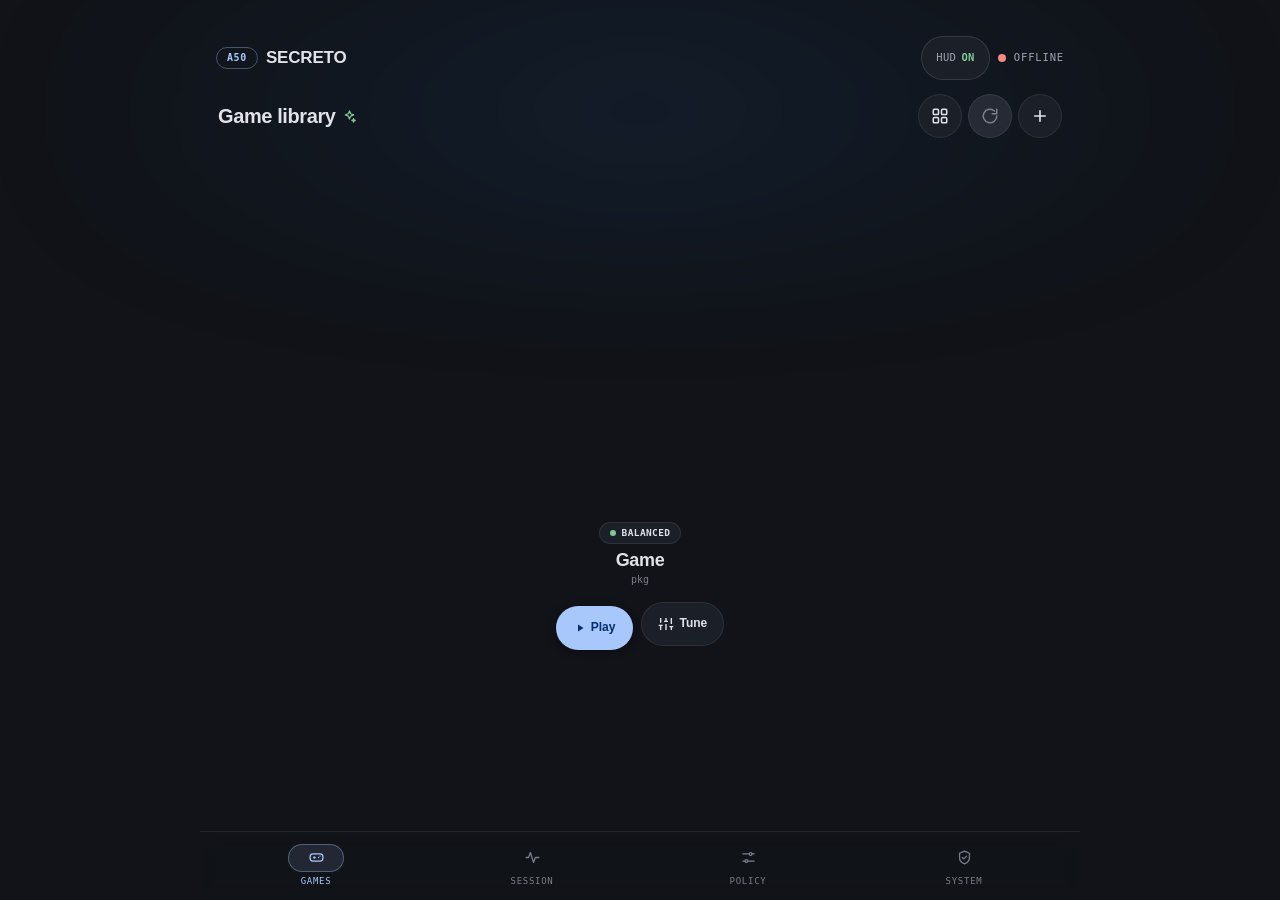
==== module-src/webroot/index.html @ 76e6368a "chore: HUD in-process dikeluarkan dari payload, tetap di repo sebagai eksperimen - module-src/zygisk" ====
<!DOCTYPE html>
<html lang="id">
<head>
  <meta charset="UTF-8">
  <meta name="viewport" content="width=device-width, initial-scale=1.0, viewport-fit=cover">
  <meta name="color-scheme" content="dark">
  <title>Secreto Space</title>
  <link rel="stylesheet" href="style.css?v=0.1.0-ui11">
</head>
<body>
  <div class="app-container">
    <h1 class="sr-only">Secreto Space Console</h1>

    <!-- Top Bar: identity + live link state -->
    <header class="hud-header">
      <div class="brand">
        <span class="brand-pill">A50</span>
        <span class="brand-title">SECRETO</span>
      </div>
      <div class="hud-status">
        <button id="btn-toggle-hud" class="btn-hud-pill" title="Toggle floating HUD">
          HUD <span id="hud-status-text">ON</span>
        </button>
        <span class="state-dot" id="state-dot"></span>
        <span class="state-label" id="state-label">IDLE</span>
      </div>
    </header>

    <div id="preview-banner" class="preview-banner hidden" role="status">PREVIEW DATA - NOT LIVE TELEMETRY</div>
    <div id="operation-status" class="operation-status hidden" role="status" aria-live="polite">
      <span class="operation-spinner" aria-hidden="true"></span>
      <div class="operation-copy"><strong>Working</strong><span>Preparing test…</span></div>
      <span class="operation-time">0s</span>
      <div class="operation-progress" aria-hidden="true"><i></i></div>
    </div>

    <main class="hud-main">
      <!-- ===================== 1. SESSION ===================== -->
      <section class="tab-panel" id="tab-session">

        <!-- Instrument cluster: identity + readouts + governor rail -->
        <div class="panel cluster">
          <div class="cluster-head">
            <div class="cluster-id">
              <span class="cluster-state">
                <span class="engine-pulsing-dot"></span>
                <span class="engine-badge-text">ENGINE ARMED</span>
              </span>
              <div class="hero-game-name" id="hero-game">Desktop / Standby</div>
            </div>
            <span class="hero-preset-tag" id="hero-preset-tag">BALANCED</span>
          </div>

          <div class="cluster-main">
            <div class="fps-block">
              <span class="instrument-label">Frame rate</span>
              <span class="fps-value" id="fps-live-label">0.0 FPS</span>
              <span class="fps-foot" id="fps-ft-label">-- ms frametime</span>
            </div>

            <div class="gauge-pair">
              <div class="radial-gauge-item">
                <div class="radial-svg-wrap">
                  <svg class="radial-svg" viewBox="0 0 100 100" aria-hidden="true">
                    <circle class="radial-bg" cx="50" cy="50" r="42"></circle>
                    <circle class="radial-fill radial-cpu" id="radial-cpu-fill" cx="50" cy="50" r="42"></circle>
                  </svg>
                  <div class="radial-gauge-center">
                    <span class="radial-val" id="hero-temp">--°</span>
                    <span class="radial-unit">CPU</span>
                  </div>
                </div>
                <span class="radial-sub-label">BIG CORE</span>
              </div>

              <div class="radial-gauge-item">
                <div class="radial-svg-wrap">
                  <svg class="radial-svg" viewBox="0 0 100 100" aria-hidden="true">
                    <circle class="radial-bg" cx="50" cy="50" r="42"></circle>
                    <circle class="radial-fill radial-gpu" id="radial-gpu-fill" cx="50" cy="50" r="42"></circle>
                  </svg>
                  <div class="radial-gauge-center">
                    <span class="radial-val" id="hero-gpu-clk">---</span>
                    <span class="radial-unit" id="hero-gpu-load-sub">0% load</span>
                  </div>
                </div>
                <span class="radial-sub-label">MALI-G72</span>
              </div>
            </div>
          </div>

          <div class="spec-rail">
            <div class="spec-cell" id="hero-cpu-chip">
              <span class="spec-label">CPU CLK</span>
              <span class="spec-value" id="hero-cpu-clk">---</span>
            </div>
            <div class="spec-cell">
              <span class="spec-label">STUTTER</span>
              <span class="spec-value" id="hero-stutter-gov">Stock</span>
            </div>
            <div class="spec-cell">
              <span class="spec-label">GOS</span>
              <span class="spec-value spec-value-status" id="hero-gos-chip"><strong id="hero-gos-val">CHECKING</strong></span>
            </div>
          </div>

        </div>

        <!-- Session: what Secreto is doing right now -->
        <section class="panel session-card" aria-labelledby="session-title">
          <div class="session-header">
            <div class="session-mini-cover" id="session-mini-cover"></div>
            <div class="session-header-text">
              <div class="session-header-top">
                <span class="session-status-dot" id="session-status-dot"></span>
                <span class="session-status-badge" id="session-badge">IDLE</span>
              </div>
              <h2 class="session-game-title" id="session-title">No active session</h2>
              <p class="session-timer" id="session-duration">Elapsed: 00:00:00</p>
            </div>
          </div>

          <div class="session-telemetry">
            <div class="session-tel-cell">
              <span class="session-tel-label">AVG FPS</span>
              <span class="session-tel-value" id="session-avg-fps">--</span>
            </div>
            <div class="session-tel-cell">
              <span class="session-tel-label">1% LOW</span>
              <span class="session-tel-value" id="session-p1">--</span>
            </div>
            <div class="session-tel-cell">
              <span class="session-tel-label">JANK</span>
              <span class="session-tel-value" id="session-jank">--</span>
            </div>
            <div class="session-tel-cell">
              <span class="session-tel-label">PEAK</span>
              <span class="session-tel-value" id="session-peak">--</span>
            </div>
          </div>

          <p class="session-note" id="session-last">No session recorded yet.</p>

          <div class="session-actions">
            <button class="hud-btn secondary" id="btn-session-wake">Wake apps</button>
            <button class="hud-btn danger" id="btn-session-end">End session &amp; restore</button>
          </div>
          <input type="hidden" id="session-slept" value="0">
        </section>

        <!-- Quick tools: 2x2 tactical tiles -->
        <section class="panel" aria-labelledby="quick-tools-title">
          <div class="panel-head">
            <h2 class="panel-title" id="quick-tools-title">Quick gaming tools</h2>
            <span class="panel-note">Runs straight on the daemon</span>
          </div>

          <div class="quick-dock-grid">
            <button class="quick-action-btn" id="btn-quick-bypass">
              <svg class="btn-icon" viewBox="0 0 24 24" fill="none" stroke="currentColor" stroke-width="1.8" stroke-linecap="round" stroke-linejoin="round" aria-hidden="true">
                <rect x="2" y="8" width="15" height="8" rx="2"/>
                <path d="M20 11v2"/>
                <path d="M6 11v2M10 11v2"/>
              </svg>
              <span class="btn-label" id="lbl-quick-bypass">BYPASS CHG</span>
            </button>

            <button class="quick-action-btn active" id="btn-quick-dnd">
              <svg class="btn-icon" viewBox="0 0 24 24" fill="none" stroke="currentColor" stroke-width="1.8" stroke-linecap="round" stroke-linejoin="round" aria-hidden="true">
                <path d="M18 8a6 6 0 1 0-12 0c0 7-3 8-3 8h18s-3-1-3-8"/>
                <path d="M13.7 21a2 2 0 0 1-3.4 0"/>
                <path d="M3 3l18 18"/>
              </svg>
              <span class="btn-label" id="lbl-quick-dnd">FOCUS DND</span>
            </button>

            <button class="quick-action-btn" id="btn-quick-gos-web">
              <svg class="btn-icon" viewBox="0 0 24 24" fill="none" stroke="currentColor" stroke-width="1.8" stroke-linecap="round" stroke-linejoin="round" aria-hidden="true">
                <path d="M12 3l7 3v6c0 4.5-3 7.6-7 9-4-1.4-7-4.5-7-9V6z"/>
              </svg>
              <span class="btn-label" id="lbl-quick-gos-web">GOS BYPASS</span>
            </button>
          </div>
        </section>

        <!-- Performance profile lives in the Policy tab -->

        <!-- Diagnostics stays collapsed so games stay in focus -->
        <details class="diagnostics">
          <summary>Telemetry &amp; diagnostics <span>Tap to expand</span></summary>
          <div class="diagnostics-body">

        <!-- Frame pacing -->
        <section class="panel" aria-labelledby="pacing-title">
          <div class="panel-head">
            <h2 class="panel-title" id="pacing-title">Frame pacing</h2>
            <span class="panel-note">Target 16.6 ms</span>
          </div>
          <canvas id="frametime-canvas" height="60" aria-label="Frametime chart, last 60 frames" role="img"></canvas>
        </section>

        <!-- Load + thermal -->
        <section class="panel" aria-labelledby="load-title">
          <div class="panel-head">
            <h2 class="panel-title" id="load-title">Load &amp; thermal</h2>
            <span class="panel-note">Exynos 9610</span>
          </div>

          <div class="load-row">
            <span class="load-label">GPU LOAD</span>
            <span class="load-value" id="gpu-busy-text">0%</span>
          </div>
          <div class="progress-bar">
            <div class="progress-fill" id="gpu-busy-fill" style="width: 0%"></div>
          </div>
          <div class="load-foot" id="gpu-min-text">Min: 260 MHz</div>

          <div class="temp-chips">
            <div class="chip"><span class="chip-key">LITTLE</span><strong id="temp-little">--°</strong></div>
            <div class="chip"><span class="chip-key">GPU</span><strong id="temp-gpu">--°</strong></div>
          </div>
        </section>

        <!-- Power -->
        <section class="panel" aria-labelledby="battery-title">
          <div class="panel-head">
            <h2 class="panel-title" id="battery-title">Power</h2>
            <span class="battery-status-badge" id="batt-status-badge">Discharging</span>
          </div>
          <div class="battery-grid">
            <div class="battery-col">
              <span class="battery-meta-label">CAPACITY</span>
              <span class="battery-meta-val"><strong id="batt-capacity">--%</strong></span>
            </div>
            <div class="battery-col">
              <span class="battery-meta-label">CURRENT</span>
              <span class="battery-meta-val" id="batt-current">-- mA</span>
            </div>
            <div class="battery-col">
              <span class="battery-meta-label">VOLTAGE</span>
              <span class="battery-meta-val" id="batt-voltage">-- V</span>
            </div>
            <div class="battery-col">
              <span class="battery-meta-label">TEMP</span>
              <span class="battery-meta-val" id="batt-temp">--°C</span>
            </div>
            <div class="battery-col">
              <span class="battery-meta-label">POWER</span>
              <span class="battery-meta-val highlight" id="batt-power">-- W</span>
            </div>
          </div>
        </section>
      </div>
    </details>

      </section>

      <!-- ===================== 2. GAMES ===================== -->
      <section class="tab-panel active" id="tab-games">
        <div class="section-header">
          <h2>
            Game library
            <span class="auto-badge" title="Games detected automatically">
              <svg viewBox="0 0 24 24" fill="none" stroke="currentColor" stroke-width="2" stroke-linecap="round" stroke-linejoin="round" aria-hidden="true">
                <path d="M12 3l1.9 4.6L18.5 9.5 13.9 11.4 12 16l-1.9-4.6L5.5 9.5l4.6-1.9z"/>
                <path d="M18.5 15.5l.8 1.9 1.9.8-1.9.8-.8 1.9-.8-1.9-1.9-.8 1.9-.8z"/>
              </svg>
            </span>
          </h2>
          <div class="games-actions-row">
            <button id="btn-view-toggle" class="btn btn-icon-only" title="Switch view" aria-label="Switch view mode" type="button"></button>
            <button id="btn-scan-games" class="btn btn-icon-only" title="Rescan installed games" aria-label="Refresh games" type="button">
              <svg viewBox="0 0 24 24" fill="none" stroke="currentColor" stroke-width="2" stroke-linecap="round" stroke-linejoin="round" aria-hidden="true">
                <path d="M21 12a9 9 0 1 1-3-6.7"/><path d="M21 3v6h-6"/>
              </svg>
            </button>
            <button id="btn-toggle-add-drawer" class="btn btn-icon-only" title="Add custom game" aria-label="Add custom game" type="button">
              <svg viewBox="0 0 24 24" fill="none" stroke="currentColor" stroke-width="2.2" stroke-linecap="round" aria-hidden="true">
                <path d="M12 5v14M5 12h14"/>
              </svg>
            </button>
          </div>
        </div>

        <!-- Add Game Modal -->
        <div id="add-game-modal" class="modal-backdrop hidden">
          <div class="modal-sheet">
            <div class="modal-handle"></div>
            <div class="drawer-head">
              <span class="drawer-title">Add game</span>
              <button id="btn-cancel-add-game" class="btn-icon-only" aria-label="Close">✕</button>
            </div>
            <select id="installed-apps-select" class="hud-select" aria-label="Select installed app">
              <option value="">Select installed app</option>
            </select>
            <input type="text" id="custom-pkg-input" class="hud-input" placeholder="Or enter package name (e.g. com.mobile.legends)" aria-label="Package name">
            <button id="btn-submit-add-game" class="btn btn-primary btn-block">Add game</button>
          </div>
        </div>

        <div id="games-list-view">
          <!-- Carousel mode -->
          <div id="games-carousel-view" class="games-carousel-view hidden">
            <div class="carousel-stage" id="carousel-stage"></div>
            <div class="carousel-dots" id="carousel-dots"></div>
            <div class="carousel-hero" id="carousel-hero">
              <div class="carousel-hero-meta">
                <span class="carousel-hero-dot"></span>
                <span id="carousel-hero-preset" class="carousel-hero-preset">BALANCED</span>
              </div>
              <h2 class="carousel-hero-title" id="carousel-hero-title">Game</h2>
              <p class="carousel-hero-sub" id="carousel-hero-sub">pkg</p>
              <div class="carousel-hero-actions">
                <button class="game-play-btn carousel-hero-play" id="carousel-hero-play">
                  <svg viewBox="0 0 24 24" aria-hidden="true"><path d="M8 5v14l11-7z"/></svg>
                  <span>Play</span>
                </button>
                <button class="carousel-hero-tune" id="carousel-hero-tune">
                  <svg viewBox="0 0 24 24" fill="none" stroke="currentColor" stroke-width="2.1" aria-hidden="true">
                    <path d="M4 21v-7M4 10V3M12 21v-9M12 8V3M20 21v-5M20 12V3M1 14h6M9 8h6M17 16h6"/>
                  </svg>
                  <span>Tune</span>
                </button>
              </div>
            </div>
          </div>
          <!-- Grid mode -->
          <div class="games-list" id="games-container">
            <div class="empty-state">Loading game list...</div>
          </div>
        </div>

        <div id="game-detail-view" class="hidden game-detail">
          <button id="btn-close-game-detail" class="btn btn-secondary game-detail-back">Back to library</button>

          <div class="surface-card game-detail-hero">
            <div id="detail-game-icon" class="game-detail-icon">G</div>
            <div class="game-detail-identity">
              <div id="detail-game-name" class="game-detail-name">Game</div>
              <div id="detail-game-pkg" class="game-detail-pkg">pkg</div>
            </div>
          </div>

          <div class="surface-card game-detail-card">
            <div class="game-detail-label">Per-game preset</div>
            <div class="game-detail-presets">
              <button class="btn btn-secondary detail-preset" data-preset="battery">Eco</button>
              <button class="btn btn-secondary detail-preset" data-preset="balanced">Balanced</button>
              <button class="btn btn-secondary detail-preset" data-preset="performance">Performance</button>
              <button class="btn btn-secondary detail-preset" data-preset="esports">Esports</button>
            </div>
          </div>

          <div class="game-detail-bbr surface-card">
            <div>
              <div class="game-detail-bbr-title">TCP BBR</div>
              <div id="bbr-status-desc" class="game-detail-bbr-desc">Off</div>
            </div>
            <button id="btn-detail-bbr" class="btn btn-secondary">Toggle</button>
          </div>

          <div class="surface-card game-detail-card">
            <button id="btn-toggle-reports" class="detail-collapse-head" type="button" aria-expanded="false" aria-controls="detail-reports-body">
              <span class="game-detail-label">Session reports</span>
              <span class="detail-collapse-meta">
                <span id="detail-report-count" class="detail-collapse-count"></span>
                <svg class="detail-collapse-chevron" viewBox="0 0 24 24" aria-hidden="true"><path d="M6 9.5l6 6 6-6"/></svg>
              </span>
            </button>
            <div id="detail-reports-body" class="detail-collapse-body">
              <div id="detail-reports" class="report-list">
                <div class="report-empty">No sessions recorded yet.</div>
              </div>
              <div id="detail-advice" class="report-advice hidden"></div>
            </div>
          </div>

          <div class="surface-card game-detail-card">
            <div class="game-detail-label">Render scale <span class="badge">EXPERIMENTAL</span></div>
            <div class="scale-segmented" id="detail-scale-group">
              <button class="btn btn-secondary detail-scale active" data-scale="native">Native</button>
              <button class="btn btn-secondary detail-scale" data-scale="900p">900p</button>
              <button class="btn btn-secondary detail-scale" data-scale="720p">720p</button>
            </div>
            <div class="scale-note" id="detail-scale-note">Applies only while this game is running, and is always reset on exit or reboot.</div>
          </div>

          <button id="btn-detail-launch" class="btn btn-primary game-detail-launch">Apply profile</button>
          <button id="btn-detail-remove" class="btn btn-secondary game-detail-remove">Remove from library</button>
        </div>
      </section>

      <!-- ===================== 3. POLICY ===================== -->
      <section class="tab-panel" id="tab-policy">
        <div class="section-header">
          <h2>Policy</h2>
          <span class="sub-hint">Presets, background apps, network and BBR</span>
        </div>

        <!-- Performance profile -->
        <section class="panel" aria-labelledby="preset-title">
          <div class="panel-head">
            <h2 class="panel-title" id="preset-title">Performance profile</h2>
            <span class="panel-note">Governor &amp; clock tuning</span>
          </div>
          <div class="preset-segmented-control" role="group" aria-label="Choose a performance profile">
            <button class="preset-segment-btn" data-preset="BATTERY">ECO</button>
            <button class="preset-segment-btn" data-preset="BALANCED">BAL</button>
            <button class="preset-segment-btn" data-preset="PERFORMANCE">PERF</button>
            <button class="preset-segment-btn active" data-preset="ESPORTS">ESPORTS</button>
          </div>
          <p id="preset-idle-hint" class="preset-idle-hint hidden">Select a game first to change its preset.</p>
        </section>

        <!-- Background apps -->
        <section class="panel" aria-labelledby="sleep-title">
          <div class="panel-head">
            <h2 class="panel-title" id="sleep-title">Background apps</h2>
            <span class="badge" id="sleep-badge">ON</span>
          </div>
          <p class="panel-note block">Sleeps user apps while a game session runs. Games, launchers, keyboards, the phone app and your whitelist stay awake. Every app is restored when the session ends.</p>
          <div class="setting-row">
            <div>
              <div class="setting-title">Sleep during sessions</div>
              <div class="setting-desc" id="sleep-desc">Checking installed apps</div>
            </div>
            <button class="hud-btn secondary" id="btn-sleep-toggle">ON</button>
          </div>
          <label class="setting-title" for="sleep-whitelist-input">Whitelist (comma separated)</label>
          <textarea id="sleep-whitelist-input" class="hud-input sleep-whitelist" rows="2" placeholder="com.whatsapp,com.discord"></textarea>
          <button class="hud-btn secondary full-w" id="btn-sleep-save">Save whitelist</button>
        </section>

        <div class="policy-subhead">Network</div>

        <div class="target-chips-row">
          <button class="target-chip active" id="chip-gw" data-target="gw">
            <span class="chip-dot"></span>
            <span class="chip-name">GATEWAY</span>
            <span class="chip-val" id="chip-gw-val">--</span>
          </button>
          <button class="target-chip" id="chip-cf" data-target="1.1.1.1">
            <span class="chip-dot"></span>
            <span class="chip-name">CLOUDFLARE</span>
            <span class="chip-val" id="chip-cf-val">--</span>
          </button>
          <button class="target-chip" id="chip-gg" data-target="8.8.8.8">
            <span class="chip-dot"></span>
            <span class="chip-name">GOOGLE</span>
            <span class="chip-val" id="chip-gg-val">--</span>
          </button>
          <button class="target-chip" id="chip-custom" data-target="custom">
            <span class="chip-dot"></span>
            <span class="chip-name">CUSTOM</span>
            <span class="chip-val" id="chip-custom-val">--</span>
          </button>
        </div>

        <div class="custom-target-box hidden" id="custom-target-box">
          <input type="text" id="custom-target-input" class="custom-host-input" placeholder="1.0.0.1 or sg.game.server.com" aria-label="Custom host">
          <button class="hud-btn primary" id="btn-set-custom-target">Probe</button>
        </div>

        <section class="panel" aria-labelledby="multiping-title">
          <div class="panel-head">
            <h2 class="panel-title" id="multiping-title">Multi-target ping</h2>
            <button class="hud-btn outline" id="btn-multi-ping">Test all</button>
          </div>
          <div class="multi-ping-list" id="multi-ping-list">
            <button class="multi-ping-row active" data-target="gateway">
              <span class="mp-name">GATEWAY</span>
              <span class="mp-host" id="mp-gw-host">--</span>
              <span class="mp-val" id="mp-gw-val">--</span>
              <span class="mp-sub" id="mp-gw-sub"></span>
            </button>
            <button class="multi-ping-row" data-target="1.1.1.1">
              <span class="mp-name">CLOUDFLARE</span>
              <span class="mp-host" id="mp-cf-host">1.1.1.1</span>
              <span class="mp-val" id="mp-cf-val">--</span>
              <span class="mp-sub" id="mp-cf-sub"></span>
            </button>
            <button class="multi-ping-row" data-target="8.8.8.8">
              <span class="mp-name">GOOGLE</span>
              <span class="mp-host" id="mp-gg-host">8.8.8.8</span>
              <span class="mp-val" id="mp-gg-val">--</span>
              <span class="mp-sub" id="mp-gg-sub"></span>
            </button>
            <button class="multi-ping-row" data-target="custom">
              <span class="mp-name">CUSTOM</span>
              <span class="mp-host" id="mp-custom-host">not set</span>
              <span class="mp-val" id="mp-custom-val">--</span>
              <span class="mp-sub" id="mp-custom-sub"></span>
            </button>
          </div>
        </section>

        <section class="panel net-stat-card" aria-labelledby="probe-title">
          <div class="net-header-row">
            <div>
              <span class="meta-label">Target / iface</span>
              <div class="meta-val"><span id="net-target-display">1.1.1.1</span> · <span id="net-iface">wlan0</span> · <span id="net-cc-text" class="meta-cc">--</span></div>
            </div>
            <div class="align-right">
              <span class="meta-label">Status</span>
              <div class="meta-val"><span class="badge active" id="net-health-badge">STABLE</span></div>
            </div>
          </div>

          <div class="net-ping-display">
            <div class="ping-circle" id="ping-circle-el">
              <span class="ping-num" id="net-ping-val">--</span>
              <span class="ping-unit">ms RTT</span>
            </div>
            <div class="ping-graph-wrapper">
              <div class="canvas-header">
                <span class="meta-label">Ping timeline</span>
                <span class="meta-label" id="net-live-jitter">Jitter: -- ms</span>
              </div>
              <canvas id="net-ping-canvas" class="net-ping-canvas" height="60" aria-label="Ping chart, last 30 probes" role="img"></canvas>
            </div>
          </div>

          <div class="net-metrics-grid">
            <div class="net-metric-item"><span class="metric-label">MIN</span><strong class="metric-val" id="stat-min">-- ms</strong></div>
            <div class="net-metric-item"><span class="metric-label">AVG</span><strong class="metric-val" id="stat-avg">-- ms</strong></div>
            <div class="net-metric-item"><span class="metric-label">MAX</span><strong class="metric-val" id="stat-max">-- ms</strong></div>
            <div class="net-metric-item"><span class="metric-label">JITTER</span><strong class="metric-val highlight" id="stat-jitter">-- ms</strong></div>
            <div class="net-metric-item"><span class="metric-label">P50</span><strong class="metric-val" id="stat-p50">-- ms</strong></div>
            <div class="net-metric-item"><span class="metric-label">P95</span><strong class="metric-val" id="stat-p95">-- ms</strong></div>
            <div class="net-metric-item"><span class="metric-label">P99</span><strong class="metric-val" id="stat-p99">-- ms</strong></div>
            <div class="net-metric-item"><span class="metric-label">LOSS</span><strong class="metric-val" id="stat-loss">0%</strong></div>
          </div>
        </section>

        <section class="panel">
          <div class="net-controls">
            <div class="btn-group">
              <button class="hud-btn secondary" id="btn-net-stock">Stock (Westwood)</button>
              <button class="hud-btn primary" id="btn-net-bbr">Enable BBR</button>
            </div>
            <button class="hud-btn outline full-w" id="btn-quick-ping">Quick probe (3 packets)</button>
          </div>
        </section>

        <section class="panel" aria-labelledby="bb-title">
          <div class="panel-head">
            <h2 class="panel-title" id="bb-title">Bufferbloat</h2>
            <span class="badge" id="bufferbloat-badge">READY</span>
          </div>
          <p class="panel-note block">Latency on an idle link versus a loaded link.</p>
          <div class="bufferbloat-grid">
            <div class="bb-col">
              <span class="bb-label">Unloaded</span>
              <span class="bb-val" id="bb-unloaded-val">-- ms</span>
            </div>
            <div class="bb-col">
              <span class="bb-label">Loaded</span>
              <span class="bb-val" id="bb-loaded-val">-- ms</span>
            </div>
            <div class="bb-col">
              <span class="bb-label">Delta</span>
              <span class="bb-val highlight" id="bb-delta-val">-- ms</span>
            </div>
            <div class="bb-col">
              <span class="bb-label">Grade</span>
              <span class="bb-val grade" id="bb-grade-val">--</span>
            </div>
          </div>
          <button class="hud-btn secondary full-w" id="btn-run-bufferbloat">Run bufferbloat test</button>
        </section>
      </section>

      <!-- ===================== 4. SYSTEM ===================== -->
      <section class="tab-panel" id="tab-system">
        <div class="section-header">
          <h2>System</h2>
          <span class="sub-hint">Capabilities, thermal guard and rollback</span>
        </div>

        <section class="panel" aria-labelledby="probe-title">
          <div class="panel-head">
            <h2 class="panel-title" id="probe-title">Capability probe</h2>
            <span class="badge" id="probe-badge">CHECKING</span>
          </div>
          <p class="panel-note block">What this ROM actually supports. Features that are missing are hidden, not faked.</p>
          <div class="probe-grid">
            <div class="probe-row"><span>Device</span><strong id="probe-device">--</strong></div>
            <div class="probe-row"><span>Android</span><strong id="probe-android">--</strong></div>
            <div class="probe-row"><span>ROM</span><strong id="probe-rom">--</strong></div>
            <div class="probe-row"><span>Samsung GOS</span><strong id="probe-gos">--</strong></div>
            <div class="probe-row"><span>Sleep primitive</span><strong id="probe-freeze">--</strong></div>
            <div class="probe-row"><span>Render scale</span><strong id="probe-render">--</strong></div>
            <div class="probe-row"><span>cpuset</span><strong id="probe-cpuset">--</strong></div>
            <div class="probe-row"><span>Root</span><strong id="probe-root">--</strong></div>
            <div class="probe-row"><span>SELinux</span><strong id="probe-selinux">--</strong></div>
          </div>
        </section>

        <section class="panel" aria-labelledby="thermal-title">
          <div class="panel-head">
            <h2 class="panel-title" id="thermal-title">Thermal guard</h2>
          </div>
          <div class="setting-row">
            <div>
              <div class="setting-title">Warning stage</div>
              <div class="setting-desc">Drops GPU clock to 385 MHz when the SoC hits 87°C</div>
            </div>
            <span class="badge active">87°C</span>
          </div>
          <div class="setting-row">
            <div>
              <div class="setting-title">Critical stage</div>
              <div class="setting-desc">Full stock rollback when the SoC hits 92°C</div>
            </div>
            <span class="badge danger">92°C</span>
          </div>
          <div class="setting-row">
            <div>
              <div class="setting-title">Hysteresis</div>
              <div class="setting-desc">Boost re-engages at 82°C, full restore exits at 80°C</div>
            </div>
            <span class="badge">ACTIVE</span>
          </div>
        </section>

        <section class="panel" aria-labelledby="gos-title">
          <div class="panel-head">
            <h2 class="panel-title" id="gos-title">Samsung GOS</h2>
            <span class="badge" id="gos-badge">CHECKING</span>
          </div>
          <p class="panel-note block">Stops aggressive thermal throttling and GPU downclocking from Samsung Game Optimizing Service.</p>
          <div class="btn-group">
            <button class="hud-btn danger" id="btn-gos-disable">Disable GOS</button>
            <button class="hud-btn secondary" id="btn-gos-restore">Restore GOS</button>
          </div>
          <div id="gos-status" class="status-line">Status: checking for GOS package</div>
        </section>

        <section class="panel" aria-labelledby="ksu-title">
          <div class="panel-head">
            <h2 class="panel-title" id="ksu-title">KernelSU access</h2>
            <span class="badge" id="ksu-badge">UNREGISTERED</span>
          </div>
          <p class="panel-note block">Daftarkan app ke KernelSU: tekan sekali, lalu izinkan dialog "Superuser request" untuk com.secreto.space. Setelah diizinkan, app muncul di daftar Superuser KernelSU dengan akses root.</p>
          <div class="btn-group">
            <button class="hud-btn secondary" id="btn-ksu-root">Request root access</button>
          </div>
          <div id="ksu-status" class="status-line">Status: belum dicek (tekan tombol untuk meminta akses)</div>
        </section>

        <section class="panel">
          <div class="panel-head">
            <h2 class="panel-title">Emergency restore</h2>
          </div>
          <p class="panel-note block">Returns GPU, CPU and network parameters to factory stock.</p>
          <button class="hud-btn danger full-w" id="btn-emergency-restore">Restore all stock</button>
        </section>

        <section class="panel daemon-meta-card">
          <div class="meta-row"><span>Daemon</span><span>secretod v0.1.0 (Rust) <span id="daemon-status" class="badge">CHECKING</span></span></div>
          <div class="meta-row"><span>Uptime</span><span id="daemon-uptime">0s</span></div>
          <div class="meta-row"><span>Stock snapshot</span><span id="snapshot-status">SAVED</span></div>
        </section>

        <details class="panel attribution-card">
          <summary>Open source &amp; community credits</summary>
          <p class="panel-note block">Low-overhead architecture patterns Secreto Space borrows from:</p>
          <div class="credit-list">
            <div class="credit-item">
              <strong>shadow3aaa/fas-rs</strong>
              <span class="credit-badge">GPL-3.0</span>
              <div class="credit-desc">Frame-aware scheduling, daemon Rust, frame timing SurfaceFlinger non-blocking.</div>
            </div>
            <div class="credit-item">
              <strong>Scene 6 / 7 (YuKongA)</strong>
              <span class="credit-badge">CoolApk</span>
              <div class="credit-desc">Compact telemetry layout, multi-game profiles, Exynos hardware monitoring.</div>
            </div>
            <div class="credit-item">
              <strong>revws/ror</strong>
              <span class="credit-badge">Apache-2.0</span>
              <div class="credit-desc">Bubble WindowManager floating, retractable drawer, single-window lifecycle.</div>
            </div>
            <div class="credit-item">
              <strong>MaheshSharan/FrameX-Android</strong>
              <span class="credit-badge">MIT</span>
              <div class="credit-desc">Safety snapshot, auto stock restore on game exit, capability detection.</div>
            </div>
            <div class="credit-item">
              <strong>rdevz-ph/FPS-Meter-Android</strong>
              <span class="credit-badge">MIT</span>
              <div class="credit-desc">Compact draggable telemetry pill with edge snap.</div>
            </div>
            <div class="credit-item">
              <strong>Liliya2727/AZenith</strong>
              <span class="credit-badge">Apache-2.0</span>
              <div class="credit-desc">Landscape Game Space layout, in-game sidepanel, quick presets, safety status.</div>
            </div>
            <div class="credit-item">
              <strong>AxionAOSP / DerpFest GameSpace</strong>
              <span class="credit-badge">Apache-2.0</span>
              <div class="credit-desc">Game library, per-game profile, launch hygiene, safety settings.</div>
            </div>
            <div class="credit-item">
              <strong>yuroyami/PINGY &amp; cloudflare/bbperf</strong>
              <span class="credit-badge">AGPL / MIT</span>
              <div class="credit-desc">Jitter RFC 3550, percentile P50/P95/P99, grading bufferbloat.</div>
            </div>
            <div class="credit-item">
              <strong>kanaodnd/Stellar-Tweaks</strong>
              <span class="credit-badge">Apache-2.0</span>
              <div class="credit-desc">Daemon modular, TaskStackListener event-driven, state cache.</div>
            </div>
            <div class="credit-item">
              <strong>Aibeto/ChiRiScene</strong>
              <span class="credit-badge">GPL-3.0</span>
              <div class="credit-desc">Frame-aware scheduling and CLG load governor concepts (reference).</div>
            </div>
            <div class="credit-item">
              <strong>imacte/yumi</strong>
              <span class="credit-badge">GPL-3.0</span>
              <div class="credit-desc">Dual-thread monitor+scheduler, probe eBPF sched_switch (reference).</div>
            </div>
            <div class="credit-item">
              <strong>Dreamucxe/GameCore</strong>
              <span class="credit-badge">MIT</span>
              <div class="credit-desc">"Readings not theatre", edge-snap, thermal dot, per-game profile.</div>
            </div>
            <div class="credit-item">
              <strong>Muimex11</strong>
              <span class="credit-badge">Community</span>
              <div class="credit-desc">Panel Samsung: GOS disable/restore, RAM Plus off, Max Boost.</div>
            </div>
            <div class="credit-item">
              <strong>hotsuper901/dlss5android (MSJ GFX)</strong>
              <span class="credit-badge">MIT</span>
              <div class="credit-desc">Detection honesty, thread safety, preset per-game.</div>
            </div>
            <div class="credit-item">
              <strong>FreshROMs/exynos9610_mint</strong>
              <span class="credit-badge">GPL-2.0</span>
              <div class="credit-desc">Exynos 9610 kernel and A50 sysfs path references.</div>
            </div>
            <div class="credit-item">
              <strong>NetizenNemo/Aether_OptExt &amp; cinitdev/AppOpt</strong>
              <span class="credit-badge">GPL-3.0</span>
              <div class="credit-desc">Rust thread affinity, eBPF tracepoint, CPU core binding (reference).</div>
            </div>
          </div>
        </details>
      </section>
    </main>

    <nav class="hud-nav" aria-label="Main navigation">
      <button class="nav-tab active" data-tab="tab-games">
        <span class="nav-indicator">
          <svg class="nav-icon" viewBox="0 0 24 24" fill="none" stroke="currentColor" stroke-width="1.8" stroke-linecap="round" stroke-linejoin="round" aria-hidden="true">
            <rect x="3" y="7" width="18" height="10" rx="4"/>
            <path d="M8 12h2M9 11v2M15 12h.01M17 10h.01"/>
          </svg>
        </span>
        <span class="nav-label">GAMES</span>
      </button>
      <button class="nav-tab" data-tab="tab-session">
        <span class="nav-indicator">
          <svg class="nav-icon" viewBox="0 0 24 24" fill="none" stroke="currentColor" stroke-width="1.8" stroke-linecap="round" stroke-linejoin="round" aria-hidden="true">
            <path d="M3 12h3.5l2.5-7 4.5 14 2.5-7H21"/>
          </svg>
        </span>
        <span class="nav-label">SESSION</span>
      </button>
      <button class="nav-tab" data-tab="tab-policy">
        <span class="nav-indicator">
          <svg class="nav-icon" viewBox="0 0 24 24" fill="none" stroke="currentColor" stroke-width="1.8" stroke-linecap="round" stroke-linejoin="round" aria-hidden="true">
            <path d="M4 7h9M17 7h3M4 17h3M11 17h9"/>
            <circle cx="15" cy="7" r="2"/>
            <circle cx="9" cy="17" r="2"/>
          </svg>
        </span>
        <span class="nav-label">POLICY</span>
      </button>
      <button class="nav-tab" data-tab="tab-system">
        <span class="nav-indicator">
          <svg class="nav-icon" viewBox="0 0 24 24" fill="none" stroke="currentColor" stroke-width="1.8" stroke-linecap="round" stroke-linejoin="round" aria-hidden="true">
            <path d="M12 3l7 3v6c0 4.5-3 7.6-7 9-4-1.4-7-4.5-7-9V6z"/>
            <path d="M9 12l2 2 4-4"/>
          </svg>
        </span>
        <span class="nav-label">SYSTEM</span>
      </button>
    </nav>
  </div>

  <div id="toast" class="toast hidden"></div>

  <script src="app.js?v=0.1.0-ui11"></script>
</body>
</html>
---- module-src/webroot/style.css ----
/* =================================================================
   Secreto Space Console - Material You dark
   Palette adapted from Pixel OS Game Space reference.
   No external fonts or CDNs: all font stacks fall back to system.
   ================================================================= */

:root {
  --bg-base: #111318;
  --bg-surface: #1B1F27;
  --bg-raised: #252A34;
  --bg-inset: #0F1217;

  --line: rgba(255, 255, 255, 0.08);
  --line-strong: rgba(255, 255, 255, 0.12);

  --text: #E2E2E9;
  --text-mid: #9EA3B0;
  --text-dim: #7A7F8B;
  --text-sub: #8B909E;

  --accent: #A8C7FA;
  --accent-ink: #062E6F;
  --accent-soft: rgba(168, 199, 250, 0.12);
  --accent-line: rgba(168, 199, 250, 0.35);

  --ok: #81C995;
  --ok-soft: rgba(129, 201, 149, 0.12);
  --warn: #FFB95E;
  --warn-soft: rgba(255, 185, 94, 0.12);
  --bad: #F28B82;
  --bad-soft: rgba(242, 139, 130, 0.12);

  --font-main: 'Inter', -apple-system, BlinkMacSystemFont, "Segoe UI", Roboto, "Helvetica Neue", Arial, sans-serif;
  --font-mono: 'JetBrains Mono', "SF Mono", "Roboto Mono", "DejaVu Sans Mono", Consolas, monospace;

  --radius-xl: 28px;
  --radius-lg: 24px;
  --radius-md: 16px;
  --radius-sm: 10px;
  --radius-pill: 9999px;

  --ease-emph: cubic-bezier(0.2, 0.0, 0.0, 1.0);
  --ease-spring: cubic-bezier(0.22, 1, 0.36, 1);

  --tap: 44px;
  --safe-top: 30px;
  --safe-bottom: 88px;
}

:root[data-profile="battery"] {
  --accent: #81C995;
  --accent-ink: #0D2E1A;
  --accent-soft: rgba(129, 201, 149, 0.12);
  --accent-line: rgba(129, 201, 149, 0.35);
}
:root[data-profile="balanced"] {
  --accent: #A8C7FA;
  --accent-ink: #062E6F;
  --accent-soft: rgba(168, 199, 250, 0.12);
  --accent-line: rgba(168, 199, 250, 0.35);
}
:root[data-profile="performance"] {
  --accent: #FFB95E;
  --accent-ink: #2A1A00;
  --accent-soft: rgba(255, 185, 94, 0.12);
  --accent-line: rgba(255, 185, 94, 0.35);
}
:root[data-profile="esports"] {
  --accent: #C6FF00;
  --accent-ink: #1A1F00;
  --accent-soft: rgba(198, 255, 0, 0.10);
  --accent-line: rgba(198, 255, 0, 0.30);
}

* {
  box-sizing: border-box;
  margin: 0;
  padding: 0;
  -webkit-tap-highlight-color: transparent;
}

html {
  -webkit-text-size-adjust: 100%;
}

body {
  background: var(--bg-base);
  color: var(--text);
  font-family: var(--font-main);
  font-size: 15px;
  line-height: 1.45;
  min-height: 100vh;
  min-height: 100dvh;
  overflow-x: hidden;
}

button,
input,
select {
  font: inherit;
  color: inherit;
}

button {
  cursor: pointer;
  border: 0;
  background: none;
  text-align: inherit;
}

button:disabled,
[aria-disabled="true"] {
  cursor: not-allowed;
  opacity: 0.55;
}

:focus-visible {
  outline: 2px solid var(--accent);
  outline-offset: 2px;
}

.sr-only {
  position: absolute;
  width: 1px;
  height: 1px;
  padding: 0;
  margin: -1px;
  overflow: hidden;
  clip: rect(0 0 0 0);
  white-space: nowrap;
  border: 0;
}

.hidden {
  display: none !important;
}

/* ---------------------------------------------------------------- shell */

.app-container {
  width: 100%;
  max-width: 540px;
  margin: 0 auto;
  display: flex;
  flex-direction: column;
  min-height: 100vh;
  min-height: 100dvh;
  padding-top: max(var(--safe-top), env(safe-area-inset-top));
}

.hud-header {
  display: flex;
  align-items: center;
  justify-content: space-between;
  gap: 12px;
  padding: 6px 16px 12px;
}

.brand {
  display: flex;
  align-items: center;
  gap: 8px;
  min-width: 0;
}

.brand-pill {
  font-family: var(--font-mono);
  font-size: 10px;
  font-weight: 700;
  letter-spacing: 0.06em;
  color: var(--accent);
  border: 1px solid var(--accent-line);
  border-radius: var(--radius-pill);
  padding: 3px 10px;
  line-height: 1.4;
}

.brand-title {
  font-size: 17px;
  font-weight: 700;
  letter-spacing: -0.01em;
  color: var(--text);
  white-space: nowrap;
}

.hud-status {
  display: flex;
  align-items: center;
  gap: 8px;
}

.btn-hud-pill {
  display: inline-flex;
  align-items: center;
  gap: 5px;
  min-height: var(--tap);
  padding: 0 14px;
  border: 1px solid var(--line-strong);
  border-radius: var(--radius-pill);
  background: var(--bg-surface);
  color: var(--text-mid);
  font-family: var(--font-mono);
  font-size: 10.5px;
  letter-spacing: 0.04em;
  transition: all 0.18s var(--ease-emph);
}

.btn-hud-pill span {
  color: var(--ok);
  font-weight: 700;
}

.state-dot {
  width: 8px;
  height: 8px;
  border-radius: 50%;
  background: var(--text-dim);
  flex: none;
}

.state-dot.active { background: var(--ok); }
.state-dot.warn { background: var(--warn); }
.state-dot.crit { background: var(--bad); }

.state-label {
  font-family: var(--font-mono);
  font-size: 10.5px;
  letter-spacing: 0.08em;
  color: var(--text-mid);
}

.hud-main {
  flex: 1;
  padding: 0 16px calc(var(--safe-bottom) + 12px + env(safe-area-inset-bottom));
}

/* ---------------------------------------------------------------- panels */

.tab-panel {
  display: none;
}

.tab-panel.active {
  display: flex;
  flex-direction: column;
  gap: 12px;
}

.panel {
  background: var(--bg-surface);
  border: 1px solid var(--line);
  border-radius: var(--radius-lg);
  padding: 16px;
}

.panel-head {
  display: flex;
  align-items: center;
  justify-content: space-between;
  gap: 10px;
  margin-bottom: 12px;
}

.panel-title {
  font-family: var(--font-main);
  font-size: 14px;
  font-weight: 700;
  letter-spacing: -0.005em;
  color: var(--text);
  text-transform: none;
}

.panel-note {
  font-size: 11.5px;
  color: var(--text-dim);
  line-height: 1.4;
}

.panel-note.block {
  display: block;
  margin: 0 0 12px;
}

.instrument-label {
  display: block;
  font-family: var(--font-mono);
  font-size: 10px;
  letter-spacing: 0.14em;
  text-transform: uppercase;
  color: var(--text-dim);
}

.section-header {
  display: flex;
  align-items: center;
  justify-content: space-between;
  gap: 10px;
  padding: 2px 2px 0;
  margin-bottom: 8px;
}

.section-header h2 {
  font-size: 20px;
  font-weight: 700;
  letter-spacing: -0.02em;
  display: inline-flex;
  align-items: center;
  gap: 6px;
}

.auto-badge {
  display: inline-flex;
  align-items: center;
  color: var(--ok);
}

.auto-badge svg {
  width: 15px;
  height: 15px;
}

.sub-hint {
  font-size: 11.5px;
  color: var(--text-dim);
  text-align: right;
}

.surface-card {
  background: var(--bg-surface);
  border: 1px solid var(--line);
  border-radius: var(--radius-lg);
  padding: 14px;
}

/* ---------------------------------------------------------------- badges */

.badge {
  display: inline-flex;
  align-items: center;
  gap: 5px;
  font-family: var(--font-mono);
  font-size: 10px;
  font-weight: 700;
  letter-spacing: 0.06em;
  text-transform: uppercase;
  padding: 4px 10px;
  border-radius: var(--radius-pill);
  border: 1px solid var(--line-strong);
  background: var(--bg-raised);
  color: var(--text-mid);
  white-space: nowrap;
}

.badge.active {
  color: var(--ok);
  border-color: rgba(129, 201, 149, 0.35);
  background: var(--ok-soft);
}

.badge.warn {
  color: var(--warn);
  border-color: rgba(255, 185, 94, 0.35);
  background: var(--warn-soft);
}

.badge.danger {
  color: var(--bad);
  border-color: rgba(242, 139, 130, 0.35);
  background: var(--bad-soft);
}

/* ---------------------------------------------------------------- buttons */

.btn,
.hud-btn {
  display: inline-flex;
  align-items: center;
  justify-content: center;
  gap: 7px;
  min-height: var(--tap);
  padding: 0 18px;
  border-radius: var(--radius-pill);
  border: 1px solid var(--line-strong);
  background: var(--bg-raised);
  color: var(--text);
  font-family: var(--font-main);
  font-size: 13px;
  font-weight: 600;
  letter-spacing: 0.01em;
  transition: all 0.18s var(--ease-emph);
}

.btn:active,
.hud-btn:active {
  transform: scale(0.96);
}

.btn-primary,
.hud-btn.primary {
  background: var(--accent);
  border-color: var(--accent);
  color: var(--accent-ink);
}

.btn-secondary,
.hud-btn.secondary {
  background: var(--bg-raised);
  border-color: var(--line-strong);
  color: var(--text);
}

.hud-btn.outline {
  background: transparent;
  border-color: var(--accent-line);
  color: var(--accent);
}

.hud-btn.danger {
  background: var(--bad-soft);
  border-color: rgba(242, 139, 130, 0.40);
  color: var(--bad);
}

.btn.is-busy {
  opacity: 0.6;
  pointer-events: none;
}

.btn:disabled,
.hud-btn:disabled {
  opacity: 1;
  background: var(--bg-raised);
  border-color: var(--line);
  color: var(--text-dim);
  cursor: not-allowed;
}

.hud-btn.danger:disabled {
  background: var(--bg-raised);
  border-color: var(--line);
  color: var(--text-dim);
}

.full-w {
  width: 100%;
}

.btn-group {
  display: flex;
  gap: 8px;
  flex-wrap: wrap;
}

.btn-group > .btn,
.btn-group > .hud-btn {
  flex: 1 1 140px;
}

/* ---------------------------------------------------------------- inputs */

.hud-input,
.hud-select,
.hud-search-input,
.custom-host-input {
  width: 100%;
  min-height: var(--tap);
  padding: 0 14px;
  border-radius: var(--radius-md);
  border: 1px solid var(--line-strong);
  background: var(--bg-inset);
  color: var(--text);
  font-size: 14px;
}

.hud-search-input::placeholder,
.hud-input::placeholder,
.custom-host-input::placeholder {
  color: var(--text-dim);
}

.hud-input:focus,
.hud-select:focus,
.hud-search-input:focus,
.custom-host-input:focus {
  border-color: var(--accent-line);
  outline: none;
}

/* ---------------------------------------------------------------- HOME: cluster */

.cluster {
  display: flex;
  flex-direction: column;
  gap: 12px;
}

.cluster-head {
  display: flex;
  align-items: flex-start;
  justify-content: space-between;
  gap: 10px;
}

.cluster-id {
  min-width: 0;
}

.cluster-state {
  display: flex;
  align-items: center;
  gap: 6px;
}

.engine-pulsing-dot {
  width: 7px;
  height: 7px;
  border-radius: 50%;
  background: var(--ok);
  box-shadow: 0 0 0 0 rgba(129, 201, 149, 0.5);
  animation: pulse 2.4s ease-out infinite;
  flex: none;
}

@keyframes pulse {
  0% { box-shadow: 0 0 0 0 rgba(129, 201, 149, 0.45); }
  70% { box-shadow: 0 0 0 5px rgba(129, 201, 149, 0); }
  100% { box-shadow: 0 0 0 0 rgba(129, 201, 149, 0); }
}

.engine-badge-text {
  font-family: var(--font-mono);
  font-size: 10px;
  letter-spacing: 0.1em;
  color: var(--ok);
}

.cluster-state.is-offline .engine-pulsing-dot {
  background: var(--text-sub);
  animation: none;
  box-shadow: none;
}

.cluster-state.is-offline .engine-badge-text {
  color: var(--text-sub);
}

.hero-game-name {
  margin-top: 3px;
  font-size: 15px;
  font-weight: 600;
  color: var(--text);
  overflow: hidden;
  text-overflow: ellipsis;
  white-space: nowrap;
}

.hero-preset-tag {
  flex: none;
  font-family: var(--font-mono);
  font-size: 10px;
  font-weight: 700;
  letter-spacing: 0.08em;
  color: var(--accent);
  border: 1px solid var(--accent-line);
  background: var(--accent-soft);
  border-radius: var(--radius-pill);
  padding: 4px 10px;
}

.cluster-main {
  display: flex;
  align-items: center;
  gap: 12px;
}

.fps-block {
  flex: 1 1 auto;
  min-width: 0;
}

.fps-value {
  display: block;
  margin-top: 2px;
  font-family: var(--font-mono);
  font-size: clamp(24px, 7.4vw, 34px);
  font-weight: 700;
  line-height: 1.05;
  letter-spacing: -0.02em;
  color: var(--accent);
  font-variant-numeric: tabular-nums;
  white-space: nowrap;
  overflow: hidden;
  text-overflow: ellipsis;
}

.fps-foot {
  display: block;
  margin-top: 4px;
  font-family: var(--font-mono);
  font-size: 11px;
  color: var(--text-dim);
  font-variant-numeric: tabular-nums;
}

.gauge-pair {
  display: flex;
  gap: 10px;
  flex: none;
}

.radial-gauge-item {
  display: flex;
  flex-direction: column;
  align-items: center;
  gap: 3px;
}

.radial-svg-wrap {
  position: relative;
  width: 66px;
  height: 66px;
}

.radial-svg {
  width: 100%;
  height: 100%;
  transform: rotate(-90deg);
}

.radial-bg {
  fill: none;
  stroke: var(--line-strong);
  stroke-width: 6;
}

.radial-fill {
  fill: none;
  stroke-width: 6;
  stroke-linecap: round;
  stroke-dasharray: 264;
  stroke-dashoffset: 264;
  transition: stroke-dashoffset 320ms var(--ease-emph), stroke 200ms ease;
}

.radial-cpu { stroke: var(--ok); }
.radial-gpu { stroke: var(--accent); }

.radial-gauge-center {
  position: absolute;
  inset: 0;
  display: flex;
  flex-direction: column;
  align-items: center;
  justify-content: center;
  gap: 1px;
}

.radial-val {
  font-family: var(--font-mono);
  font-size: 14px;
  font-weight: 700;
  color: var(--text);
  font-variant-numeric: tabular-nums;
}

.radial-unit {
  font-family: var(--font-mono);
  font-size: 9px;
  letter-spacing: 0.04em;
  color: var(--text-dim);
}

.radial-sub-label {
  font-family: var(--font-mono);
  font-size: 9px;
  letter-spacing: 0.08em;
  color: var(--text-dim);
}

.spec-rail {
  display: grid;
  grid-template-columns: repeat(3, minmax(0, 1fr));
  gap: 8px;
  padding-top: 12px;
  border-top: 1px solid var(--line);
}

.spec-cell {
  display: flex;
  flex-direction: column;
  gap: 2px;
  min-width: 0;
}

.spec-label {
  font-family: var(--font-mono);
  font-size: 9px;
  letter-spacing: 0.1em;
  color: var(--text-dim);
}

.spec-value {
  font-family: var(--font-mono);
  font-size: 13px;
  font-weight: 700;
  color: var(--text);
  font-variant-numeric: tabular-nums;
  overflow: hidden;
  text-overflow: ellipsis;
  white-space: nowrap;
}

.spec-value-status strong {
  font-weight: 700;
}

/* ---------------------------------------------------------------- HOME: quick tools */

.quick-dock-grid {
  display: grid;
  grid-template-columns: 1fr 1fr;
  gap: 10px;
}

.quick-action-btn {
  display: flex;
  align-items: center;
  justify-content: flex-start;
  gap: 9px;
  min-height: 54px;
  padding: 0 14px;
  border-radius: var(--radius-md);
  border: 1px solid var(--line-strong);
  background: var(--bg-raised);
  color: var(--text);
  transition: all 0.18s var(--ease-emph);
}

.quick-action-btn:active {
  transform: scale(0.96);
}

.quick-action-btn .btn-icon {
  width: 18px;
  height: 18px;
  flex: none;
  color: var(--text-mid);
}

.quick-action-btn .btn-label {
  font-family: var(--font-main);
  font-size: 12px;
  font-weight: 700;
  letter-spacing: 0.02em;
  line-height: 1.2;
}

.quick-action-btn.active {
  border-color: var(--accent-line);
  background: var(--accent-soft);
  color: var(--accent);
}

.quick-action-btn.active .btn-icon {
  color: var(--accent);
}

.quick-action-btn:disabled {
  opacity: 1;
  border-color: var(--line);
  background: var(--bg-surface);
  color: var(--text-dim);
  cursor: not-allowed;
}

.quick-action-btn:disabled .btn-icon {
  color: var(--text-sub);
}

/* ---------------------------------------------------------------- HOME: presets */

.preset-segmented-control {
  display: grid;
  grid-template-columns: repeat(4, minmax(0, 1fr));
  gap: 2px;
  padding: 4px;
  border-radius: var(--radius-pill);
  background: var(--bg-inset);
  border: 1px solid var(--line);
}

.preset-segment-btn {
  min-height: var(--tap);
  border-radius: var(--radius-pill);
  border: 1px solid transparent;
  font-family: var(--font-mono);
  font-size: 10.5px;
  font-weight: 700;
  letter-spacing: 0.04em;
  color: var(--text-dim);
  display: flex;
  align-items: center;
  justify-content: center;
  transition: all 0.18s var(--ease-emph);
}

.preset-segment-btn.active {
  background: var(--bg-raised);
  border-color: var(--line-strong);
  color: var(--accent);
}

.preset-segment-btn:disabled {
  opacity: 0.45;
  cursor: not-allowed;
}

.preset-idle-hint {
  margin: 6px 2px 0;
  font-size: 11px;
  line-height: 1.4;
  color: var(--text-dim);
}

/* ---------------------------------------------------------------- HOME: charts */

#frametime-canvas,
.net-ping-canvas {
  display: block;
  width: 100%;
  height: 60px;
  border-radius: var(--radius-md);
  background: var(--bg-inset);
  border: 1px solid var(--line);
}

/* ---------------------------------------------------------------- HOME: load */

.load-row {
  display: flex;
  align-items: baseline;
  justify-content: space-between;
  margin-bottom: 6px;
}

.load-label {
  font-family: var(--font-mono);
  font-size: 10px;
  letter-spacing: 0.1em;
  color: var(--text-dim);
}

.load-value {
  font-family: var(--font-mono);
  font-size: 14px;
  font-weight: 700;
  color: var(--text);
  font-variant-numeric: tabular-nums;
}

.progress-bar {
  height: 6px;
  border-radius: 3px;
  background: var(--bg-inset);
  border: 1px solid var(--line);
  overflow: hidden;
}

.progress-fill {
  height: 100%;
  background: var(--accent);
  border-radius: 3px;
  transition: width 320ms var(--ease-emph);
}

.load-foot {
  margin-top: 5px;
  font-family: var(--font-mono);
  font-size: 10.5px;
  color: var(--text-dim);
}

.temp-chips {
  display: grid;
  grid-template-columns: 1fr 1fr;
  gap: 8px;
  margin-top: 12px;
}

.chip {
  display: flex;
  align-items: center;
  justify-content: space-between;
  gap: 8px;
  min-height: var(--tap);
  padding: 0 14px;
  border-radius: var(--radius-md);
  border: 1px solid var(--line);
  background: var(--bg-inset);
}

.chip-key {
  font-family: var(--font-mono);
  font-size: 10px;
  letter-spacing: 0.08em;
  color: var(--text-dim);
}

.chip strong {
  font-family: var(--font-mono);
  font-size: 16px;
  font-weight: 700;
  color: var(--text);
  font-variant-numeric: tabular-nums;
}

/* ---------------------------------------------------------------- HOME: battery */

.battery-status-badge {
  font-family: var(--font-mono);
  font-size: 10px;
  font-weight: 700;
  letter-spacing: 0.05em;
  text-transform: uppercase;
  padding: 4px 10px;
  border-radius: var(--radius-pill);
  border: 1px solid var(--line-strong);
  background: var(--bg-raised);
  color: var(--text-mid);
}

.battery-status-badge.charging {
  color: var(--ok);
  border-color: rgba(129, 201, 149, 0.35);
  background: var(--ok-soft);
}

.battery-status-badge.bypass {
  color: var(--accent);
  border-color: var(--accent-line);
  background: var(--accent-soft);
}

.battery-grid {
  display: grid;
  grid-template-columns: repeat(auto-fit, minmax(62px, 1fr));
  gap: 10px 8px;
}

.battery-col {
  display: flex;
  flex-direction: column;
  gap: 2px;
  min-width: 0;
}

.battery-meta-label {
  font-family: var(--font-mono);
  font-size: 9px;
  letter-spacing: 0.08em;
  color: var(--text-dim);
}

.battery-meta-val {
  font-family: var(--font-mono);
  font-size: 12.5px;
  font-weight: 600;
  color: var(--text);
  font-variant-numeric: tabular-nums;
}

.battery-meta-val.highlight {
  color: var(--accent);
  font-weight: 700;
}

/* ---------------------------------------------------------------- HOME: action */

.action-card {
  display: flex;
  align-items: center;
  justify-content: space-between;
  gap: 12px;
  flex-wrap: wrap;
}

.action-info {
  flex: 1 1 160px;
  min-width: 0;
}

.action-title {
  font-size: 13.5px;
  font-weight: 600;
}

.action-desc {
  margin-top: 2px;
  font-size: 11.5px;
  color: var(--text-dim);
  line-height: 1.4;
}

.action-card .hud-btn {
  flex: 0 0 auto;
}

/* ---------------------------------------------------------------- GAMES */

.games-actions-row {
  display: flex;
  gap: 6px;
  flex: 0 0 auto;
}

.games-actions-row .btn {
  flex: none;
}

.btn-icon-only {
  flex: none !important;
  display: flex;
  align-items: center;
  justify-content: center;
  min-width: 44px;
  min-height: 44px;
  padding: 0;
  border: 1px solid var(--line);
  border-radius: var(--radius-pill);
  background: var(--bg-surface);
  color: var(--text);
  cursor: pointer;
  transition: all 0.18s var(--ease-emph);
}

.btn-icon-only:hover,
.btn-icon-only:focus-visible {
  border-color: var(--line-strong);
  background: var(--bg-raised);
}

.btn-icon-only svg {
  width: 18px;
  height: 18px;
}

.btn-icon-only:active {
  transform: scale(0.94);
}

/* ---------------------------------------------------------------- ADD GAME MODAL */
.btn-block {
  width: 100%;
  min-height: 48px;
}

.modal-backdrop {
  position: fixed;
  inset: 0;
  z-index: 1000;
  background: rgba(0, 0, 0, 0.55);
  backdrop-filter: blur(4px);
  display: flex;
  align-items: flex-end;
  justify-content: center;
  opacity: 0;
  transition: opacity 0.25s ease;
}

.modal-backdrop:not(.hidden) {
  opacity: 1;
}

.modal-backdrop.hidden {
  display: none;
}

.modal-sheet {
  width: 100%;
  max-width: 540px;
  display: flex;
  flex-direction: column;
  gap: 10px;
  padding: 8px 20px calc(20px + env(safe-area-inset-bottom));
  background: var(--bg-surface);
  border-radius: 24px 24px 0 0;
  border-top: 1px solid rgba(255, 255, 255, 0.1);
  box-shadow: 0 -8px 32px -4px rgba(0, 0, 0, 0.5);
  transform: translateY(100%);
  transition: transform 0.3s cubic-bezier(0.22, 1, 0.36, 1);
}

.modal-backdrop:not(.hidden) .modal-sheet {
  transform: translateY(0);
}

.modal-handle {
  width: 36px;
  height: 4px;
  border-radius: 9999px;
  background: rgba(255, 255, 255, 0.2);
  margin: 0 auto 2px;
  flex: none;
}

.modal-sheet .drawer-head {
  display: flex;
  align-items: center;
  justify-content: space-between;
}

.modal-sheet .drawer-title {
  font-size: 16px;
  font-weight: 600;
  color: var(--text);
}

.modal-sheet .hud-select,
.modal-sheet .hud-input {
  width: 100%;
  min-height: 48px;
}

/* ---------------------------------------------------------------- GAME DETAIL */
.game-detail-remove {
  width: 100%;
  color: var(--bad);
  border-color: rgba(242, 139, 130, 0.25);
  margin-top: 8px;
}

.game-detail-remove:active {
  background: rgba(242, 139, 130, 0.12);
}

.games-list {
  display: flex;
  flex-direction: column;
  gap: 8px;
}

.games-grid {
  display: grid;
  grid-template-columns: 1fr 1fr;
  gap: 10px;
}

/* ---------------------------------------------------------------- CAROUSEL */
.games-carousel-view {
  display: flex;
  flex-direction: column;
  align-items: center;
  gap: 6px;
}

.carousel-stage {
  position: relative;
  width: 100%;
  height: 340px;
  flex: none;
  display: flex;
  align-items: center;
  justify-content: center;
  overflow: hidden;
  touch-action: pan-y;
  perspective: 1000px;
  perspective-origin: 50% 50%;
}

.cover-card {
  position: absolute;
  width: 230px;
  height: 300px;
  padding: 14px;
  border: 1px solid rgba(255, 255, 255, 0.1);
  border-radius: 28px;
  overflow: hidden;
  cursor: pointer;
  color: #fff;
  display: flex;
  flex-direction: column;
  justify-content: space-between;
  transform-style: preserve-3d;
  backface-visibility: hidden;
  background:
    radial-gradient(circle at 50% 38%, hsl(var(--tile-hue, 210), 70%, 42%) 0%, transparent 62%),
    linear-gradient(
      155deg,
      hsl(var(--tile-hue, 210), 62%, 30%) 0%,
      hsl(calc(var(--tile-hue, 210) + 40), 55%, 16%) 58%,
      hsl(calc(var(--tile-hue, 210) + 70), 50%, 9%) 100%
    );
  transition: transform 0.5s cubic-bezier(0.22, 1, 0.36, 1),
              opacity 0.45s cubic-bezier(0.22, 1, 0.36, 1),
              box-shadow 0.5s cubic-bezier(0.22, 1, 0.36, 1),
              border-color 0.3s ease;
  will-change: transform, opacity;
}

.cover-card-active {
  border-color: rgba(255, 255, 255, 0.35);
  box-shadow: 0 20px 48px -12px rgba(0, 0, 0, 0.75), 0 0 0 2px rgba(255, 255, 255, 0.12);
}

/* Scale text for carousel cards */
.cover-card .game-tile-initial {
  font-size: 60px;
}

.cover-card .game-tile-title {
  font-size: 14px;
}

.cover-card .game-tile-sub {
  font-size: 10px;
}

.cover-card .game-tile-bottom {
  padding: 28px 12px 12px;
}

.carousel-dots {
  display: flex;
  align-items: center;
  justify-content: center;
  gap: 2px;
  padding: 4px 0;
}

.carousel-dot {
  width: 44px;
  height: 44px;
  border: none;
  background: transparent;
  cursor: pointer;
  padding: 0;
  display: flex;
  align-items: center;
  justify-content: center;
}

.carousel-dot::before {
  content: "";
  display: block;
  width: 7px;
  height: 7px;
  border-radius: var(--radius-pill);
  background: rgba(255, 255, 255, 0.22);
  transition: all 0.2s var(--ease-emph);
}

.carousel-dot.active::before {
  width: 20px;
  background: var(--accent);
}

/* Hero showcase below carousel */
.carousel-hero {
  display: flex;
  flex-direction: column;
  align-items: center;
  text-align: center;
  padding: 4px 16px 8px;
  width: 100%;
  max-width: 340px;
}

.carousel-hero-meta {
  display: inline-flex;
  align-items: center;
  gap: 6px;
  padding: 3px 10px;
  border-radius: var(--radius-pill);
  background: var(--bg-surface);
  border: 1px solid var(--line);
  font-size: 10px;
  margin-bottom: 6px;
}

.carousel-hero-dot {
  width: 6px;
  height: 6px;
  border-radius: var(--radius-pill);
  background: var(--ok);
  animation: heroPulse 2s ease-in-out infinite;
}

@keyframes heroPulse {
  0%, 100% { opacity: 0.6; }
  50% { opacity: 1; }
}

.carousel-hero-preset {
  font-family: var(--font-mono);
  font-weight: 700;
  letter-spacing: 0.04em;
  font-size: 9.5px;
}

.carousel-hero-title {
  font-size: 18px;
  font-weight: 800;
  letter-spacing: -0.02em;
  line-height: 1.2;
  white-space: nowrap;
  overflow: hidden;
  text-overflow: ellipsis;
  max-width: 100%;
}

.carousel-hero-sub {
  font-family: var(--font-mono);
  font-size: 10px;
  color: var(--text-dim);
  margin-top: 2px;
  white-space: nowrap;
  overflow: hidden;
  text-overflow: ellipsis;
  max-width: 100%;
}

.carousel-hero-actions {
  display: flex;
  align-items: center;
  justify-content: center;
  gap: 8px;
  margin-top: 10px;
}

.carousel-hero-play {
  flex: 1;
  max-width: 200px;
  justify-content: center;
}

.carousel-hero-tune {
  display: inline-flex;
  align-items: center;
  gap: 5px;
  padding: 0 16px;
  min-height: 44px;
  border: 1px solid var(--line);
  border-radius: var(--radius-pill);
  background: var(--bg-surface);
  color: var(--text);
  font-size: 12px;
  font-weight: 600;
  cursor: pointer;
  transition: all 0.18s var(--ease-emph);
}

.carousel-hero-tune svg {
  width: 16px;
  height: 16px;
}

.carousel-hero-tune:hover,
.carousel-hero-tune:active {
  background: var(--bg-raised);
  border-color: var(--line-strong);
}

/* Ambient glow backdrop synced to active game hue */
.app-container::before {
  content: "";
  position: fixed;
  top: -40px;
  left: 50%;
  transform: translateX(-50%);
  width: 140%;
  height: 300px;
  border-radius: 50%;
  background: radial-gradient(circle, hsl(var(--tile-hue, 210), 70%, 40%) 0%, transparent 70%);
  filter: blur(72px);
  opacity: 0.12;
  pointer-events: none;
  z-index: -1;
  transition: background 0.6s var(--ease-emph);
}

.empty-state {
  display: flex;
  flex-direction: column;
  align-items: center;
  gap: 6px;
  margin: 8px 0;
  padding: 26px 16px;
  text-align: center;
  background: var(--bg-surface);
  border: 1px solid var(--line);
  border-radius: var(--radius-lg);
}

.empty-state-glyph {
  display: flex;
  align-items: center;
  justify-content: center;
  width: 40px;
  height: 40px;
  margin-bottom: 4px;
  color: var(--text-sub);
  border: 1px solid var(--line-strong);
  border-radius: 50%;
}

.empty-state-glyph svg {
  width: 18px;
  height: 18px;
}

.empty-state-title {
  margin: 0;
  font-size: 13px;
  font-weight: 600;
  color: var(--text);
}

.empty-state-desc {
  margin: 0;
  max-width: 30ch;
  font-size: 11.5px;
  line-height: 1.5;
  color: var(--text-dim);
}

.empty-state-desc code {
  font-family: var(--font-mono);
  font-size: 11px;
  color: var(--text-sub);
}

.game-item {
  position: relative;
  display: flex;
  flex-direction: column;
  justify-content: space-between;
  height: 200px;
  padding: 10px;
  border: 1px solid rgba(255, 255, 255, 0.1);
  border-radius: var(--radius-lg);
  overflow: hidden;
  cursor: pointer;
  color: #fff;
  background:
    radial-gradient(circle at 50% 38%, hsl(var(--tile-hue, 210), 70%, 42%) 0%, transparent 62%),
    linear-gradient(
      155deg,
      hsl(var(--tile-hue, 210), 62%, 30%) 0%,
      hsl(calc(var(--tile-hue, 210) + 40), 55%, 16%) 58%,
      hsl(calc(var(--tile-hue, 210) + 70), 50%, 9%) 100%
    );
  transition: all 0.18s var(--ease-emph);
}

.game-item:hover,
.game-item:focus-visible {
  border-color: rgba(255, 255, 255, 0.2);
  transform: translateY(-2px);
}

.game-item.active-profile {
  border-color: rgba(168, 199, 250, 0.6);
  box-shadow: 0 0 0 2px rgba(168, 199, 250, 0.25);
}

.game-tile-top {
  position: relative;
  z-index: 2;
  display: flex;
  align-items: center;
  justify-content: space-between;
}

.game-tile-source {
  font-family: var(--font-mono);
  font-size: 8.5px;
  font-weight: 700;
  letter-spacing: 0.04em;
  padding: 2px 7px;
  border-radius: var(--radius-pill);
  background: rgba(0, 0, 0, 0.4);
  backdrop-filter: blur(4px);
  color: #e8edf5;
  border: 1px solid rgba(255, 255, 255, 0.1);
}

.game-tile-preset {
  font-family: var(--font-mono);
  font-size: 8.5px;
  font-weight: 700;
  letter-spacing: 0.04em;
  padding: 2px 7px;
  border-radius: var(--radius-pill);
  background: rgba(0, 0, 0, 0.4);
  backdrop-filter: blur(4px);
  border: 1px solid rgba(255, 255, 255, 0.1);
}

.game-tile-initial {
  position: absolute;
  top: 50%;
  left: 50%;
  transform: translate(-50%, -120%);
  font-size: 52px;
  font-weight: 800;
  color: rgba(255, 255, 255, 0.14);
  letter-spacing: -0.04em;
  pointer-events: none;
  z-index: 1;
}

/* Real store artwork sits under the card chrome */
.card-art {
  position: absolute;
  inset: 0;
  z-index: 0;
  background-position: center;
  background-size: cover;
  opacity: 0;
  transition: opacity 0.4s ease;
  pointer-events: none;
}

.card-art.is-loaded {
  opacity: 1;
}

.card-art::after {
  content: "";
  position: absolute;
  inset: 0;
  background: linear-gradient(
    to top,
    rgba(0, 0, 0, 0.92) 0%,
    rgba(0, 0, 0, 0.6) 26%,
    rgba(0, 0, 0, 0.12) 58%,
    rgba(0, 0, 0, 0.42) 100%
  );
}

.card-has-art .game-tile-initial,
.card-has-icon .game-tile-initial {
  opacity: 0;
}

.game-tile-icon {
  position: absolute;
  top: 42%;
  left: 50%;
  width: 64px;
  height: 64px;
  margin: -32px 0 0 -32px;
  border-radius: 18px;
  overflow: hidden;
  z-index: 1;
  opacity: 0;
  transform: translateY(6px) scale(0.94);
  transition: opacity 0.4s ease, transform 0.4s var(--ease-emph);
  box-shadow: 0 10px 24px rgba(0, 0, 0, 0.5), 0 0 0 1px rgba(255, 255, 255, 0.16);
  pointer-events: none;
}

.game-tile-icon.is-loaded {
  opacity: 1;
  transform: none;
}

.game-tile-icon img {
  display: block;
  width: 100%;
  height: 100%;
  object-fit: cover;
}

.game-item .game-tile-icon {
  top: 36%;
  width: 52px;
  height: 52px;
  margin: -26px 0 0 -26px;
  border-radius: 15px;
}

.game-tile-bottom {
  position: relative;
  z-index: 2;
  margin: -10px;
  padding: 24px 10px 10px;
  background: linear-gradient(to top, rgba(0, 0, 0, 0.88) 0%, rgba(0, 0, 0, 0.45) 60%, transparent 100%);
}

.game-tile-title {
  font-size: 13px;
  font-weight: 700;
  line-height: 1.25;
  display: -webkit-box;
  -webkit-line-clamp: 2;
  -webkit-box-orient: vertical;
  overflow: hidden;
}

.game-tile-sub {
  font-family: var(--font-mono);
  font-size: 9px;
  color: rgba(255, 255, 255, 0.6);
  margin-top: 2px;
  white-space: nowrap;
  overflow: hidden;
  text-overflow: ellipsis;
}

.game-play-btn {
  display: inline-flex;
  align-items: center;
  gap: 5px;
  margin-top: 8px;
  padding: 11px 18px;
  border: none;
  border-radius: var(--radius-pill);
  background: var(--accent);
  color: var(--accent-ink);
  font-size: 12px;
  font-weight: 700;
  cursor: pointer;
  transition: all 0.18s var(--ease-emph);
  box-shadow: 0 2px 8px rgba(0, 0, 0, 0.35);
  min-height: 44px;
}

.game-play-btn svg {
  width: 12px;
  height: 12px;
  fill: currentColor;
}

.game-play-btn:hover,
.game-play-btn:active {
  transform: scale(1.05);
  box-shadow: 0 4px 14px rgba(168, 199, 250, 0.4);
}

.game-play-btn:focus-visible {
  outline: 2px solid var(--accent);
  outline-offset: 2px;
}

.btn-icon {
  width: 14px;
  height: 14px;
  flex: none;
  fill: currentColor;
}

.chip-source-manual { color: var(--accent); }
.chip-source-config { color: var(--warn); }
.chip-source-auto { color: var(--ok); }
.chip-source-builtin { color: #cbd5e1; }

.preset-badge {
  font-family: var(--font-mono);
  font-weight: 700;
  letter-spacing: 0.04em;
}

.preset-badge-battery { color: var(--ok); }
.preset-badge-balanced { color: var(--accent); }
.preset-badge-performance { color: var(--warn); }
.preset-badge-esports { color: #C6FF00; }

.game-item .preset-badge-battery,
.game-item .preset-badge-balanced,
.game-item .preset-badge-performance,
.game-item .preset-badge-esports {
  font-weight: 700;
}

.game-detail {
  display: flex;
  flex-direction: column;
  gap: 10px;
}

.game-detail-back {
  align-self: flex-start;
}

.game-detail-hero {
  display: flex;
  align-items: center;
  gap: 12px;
}

.game-detail-icon {
  width: 48px;
  height: 48px;
  border-radius: var(--radius-md);
  border: 1px solid var(--line-strong);
  background: var(--bg-raised);
  display: flex;
  align-items: center;
  justify-content: center;
  font-size: 20px;
  font-weight: 700;
  color: var(--accent);
  flex: none;
}

.game-detail-icon.has-art {
  padding: 0;
  overflow: hidden;
  background: var(--bg-raised);
}

.game-detail-icon img {
  display: block;
  width: 100%;
  height: 100%;
  object-fit: cover;
}

.game-detail-identity {
  min-width: 0;
}

.game-detail-name {
  font-size: 15px;
  font-weight: 700;
}

.game-detail-pkg {
  font-family: var(--font-mono);
  font-size: 11px;
  color: var(--text-dim);
  overflow: hidden;
  text-overflow: ellipsis;
  white-space: nowrap;
}

.game-detail-label {
  font-family: var(--font-mono);
  font-size: 10px;
  letter-spacing: 0.1em;
  color: var(--text-dim);
  margin-bottom: 8px;
}

/* Collapsible detail section (session reports) */
.detail-collapse-head {
  display: flex;
  align-items: center;
  justify-content: space-between;
  gap: 12px;
  width: 100%;
  min-height: 44px;
  margin: -6px 0;
  padding: 6px 0;
  border: none;
  background: none;
  color: inherit;
  font: inherit;
  text-align: left;
  cursor: pointer;
}

.detail-collapse-head .game-detail-label {
  margin-bottom: 0;
}

.detail-collapse-head:focus-visible {
  outline: 2px solid var(--accent);
  outline-offset: 4px;
  border-radius: 10px;
}

.detail-collapse-meta {
  display: inline-flex;
  align-items: center;
  gap: 8px;
  color: var(--text-dim);
}

.detail-collapse-count {
  font-family: var(--font-mono);
  font-size: 10px;
  letter-spacing: 0.06em;
}

.detail-collapse-chevron {
  width: 18px;
  height: 18px;
  flex: none;
  fill: none;
  stroke: currentColor;
  stroke-width: 2;
  stroke-linecap: round;
  stroke-linejoin: round;
  transition: transform 0.25s var(--ease-emph);
}

.detail-collapse-head[aria-expanded="true"] .detail-collapse-chevron {
  transform: rotate(180deg);
}

.detail-collapse-body {
  display: none;
}

.detail-collapse-body.open {
  display: block;
}

.game-detail-presets {
  display: grid;
  grid-template-columns: 1fr 1fr;
  gap: 8px;
}

.game-detail-presets .btn.active {
  border-color: var(--accent-line);
  background: var(--accent-soft);
  color: var(--accent);
}

.game-detail-bbr {
  display: flex;
  align-items: center;
  justify-content: space-between;
  gap: 12px;
}

.game-detail-bbr-title {
  font-size: 13px;
  font-weight: 600;
}

.game-detail-bbr-desc {
  font-family: var(--font-mono);
  font-size: 11px;
  color: var(--text-dim);
}

#btn-detail-bbr.on {
  border-color: var(--accent-line);
  color: var(--accent);
}

#btn-detail-bbr.off {
  color: var(--text-mid);
}

.game-detail-launch {
  width: 100%;
}

/* ---------------------------------------------------------------- NETWORK */

.target-chips-row {
  display: grid;
  grid-template-columns: 1fr 1fr;
  gap: 8px;
}

.target-chip {
  display: flex;
  align-items: center;
  gap: 7px;
  min-height: var(--tap);
  padding: 0 14px;
  border-radius: var(--radius-pill);
  border: 1px solid var(--line);
  background: var(--bg-surface);
  color: var(--text-mid);
  transition: all 0.18s var(--ease-emph);
}

.target-chip.active {
  border-color: var(--accent-line);
  background: var(--accent-soft);
  color: var(--accent);
}

.chip-dot {
  width: 6px;
  height: 6px;
  border-radius: 50%;
  background: var(--text-dim);
  flex: none;
}

.target-chip.active .chip-dot {
  background: var(--accent);
}

.chip-name {
  font-family: var(--font-mono);
  font-size: 9.5px;
  letter-spacing: 0.06em;
  flex: 1;
  overflow: hidden;
  text-overflow: ellipsis;
  white-space: nowrap;
}

.chip-val {
  font-family: var(--font-mono);
  font-size: 11px;
  font-weight: 700;
  font-variant-numeric: tabular-nums;
}

.custom-target-box {
  display: flex;
  gap: 8px;
  align-items: center;
}

.custom-target-box .hud-btn {
  flex: none;
}

.multi-ping-list {
  display: flex;
  flex-direction: column;
  border-top: 1px solid var(--line);
}

.multi-ping-row {
  display: grid;
  grid-template-columns: 96px 1fr auto;
  grid-template-areas:
    "name host val"
    "name sub sub";
  gap: 2px 10px;
  align-items: center;
  min-height: 52px;
  padding: 8px 8px;
  border: 0;
  border-bottom: 1px solid var(--line);
  background: transparent;
  text-align: left;
}

.multi-ping-row:last-child {
  border-bottom: 0;
}

.multi-ping-row.active {
  background: var(--accent-soft);
  box-shadow: inset 2px 0 0 var(--accent);
}

.mp-name {
  grid-area: name;
  font-family: var(--font-mono);
  font-size: 9.5px;
  letter-spacing: 0.06em;
  color: var(--text-dim);
}

.mp-host {
  grid-area: host;
  font-family: var(--font-mono);
  font-size: 10.5px;
  color: var(--text-mid);
  overflow: hidden;
  text-overflow: ellipsis;
  white-space: nowrap;
}

.mp-val {
  grid-area: val;
  font-family: var(--font-mono);
  font-size: 14px;
  font-weight: 700;
  color: var(--text);
  font-variant-numeric: tabular-nums;
}

.mp-sub {
  grid-area: sub;
  font-family: var(--font-mono);
  font-size: 9.5px;
  color: var(--text-dim);
}

.net-header-row {
  display: flex;
  align-items: flex-start;
  justify-content: space-between;
  gap: 10px;
  margin-bottom: 12px;
}

.align-right {
  text-align: right;
}

.meta-label {
  display: block;
  font-family: var(--font-mono);
  font-size: 9.5px;
  letter-spacing: 0.08em;
  text-transform: uppercase;
  color: var(--text-dim);
}

.meta-val {
  font-family: var(--font-mono);
  font-size: 12px;
  color: var(--text);
}

.meta-cc {
  color: var(--ok);
  font-weight: 700;
  letter-spacing: 0.04em;
}

.net-ping-display {
  display: flex;
  align-items: center;
  gap: 14px;
  margin-bottom: 12px;
}

.ping-circle {
  flex: none;
  width: 92px;
  height: 92px;
  border-radius: 50%;
  border: 1px solid var(--line-strong);
  background: var(--bg-inset);
  display: flex;
  flex-direction: column;
  align-items: center;
  justify-content: center;
  gap: 1px;
}

.ping-num {
  font-family: var(--font-mono);
  font-size: 24px;
  font-weight: 700;
  line-height: 1;
  color: var(--accent);
  font-variant-numeric: tabular-nums;
}

.ping-unit {
  font-family: var(--font-mono);
  font-size: 9px;
  letter-spacing: 0.06em;
  color: var(--text-dim);
}

.ping-graph-wrapper {
  flex: 1;
  min-width: 0;
}

.canvas-header {
  display: flex;
  align-items: baseline;
  justify-content: space-between;
  gap: 8px;
  margin-bottom: 6px;
}

.canvas-header .meta-label {
  text-transform: none;
  letter-spacing: 0.04em;
}

.net-metrics-grid {
  display: grid;
  grid-template-columns: repeat(4, 1fr);
  gap: 1px;
  background: var(--line);
  border: 1px solid var(--line);
  border-radius: var(--radius-md);
  overflow: hidden;
}

.net-metric-item {
  display: flex;
  flex-direction: column;
  gap: 2px;
  padding: 8px 9px;
  background: var(--bg-surface);
}

.metric-label {
  font-family: var(--font-mono);
  font-size: 9px;
  letter-spacing: 0.08em;
  color: var(--text-dim);
}

.metric-val {
  font-family: var(--font-mono);
  font-size: 12.5px;
  font-weight: 600;
  color: var(--text);
  font-variant-numeric: tabular-nums;
}

.metric-val.highlight {
  color: var(--accent);
}

.net-controls {
  display: flex;
  flex-direction: column;
  gap: 8px;
}

.bufferbloat-grid {
  display: grid;
  grid-template-columns: repeat(auto-fit, minmax(68px, 1fr));
  gap: 1px;
  background: var(--line);
  border: 1px solid var(--line);
  border-radius: var(--radius-md);
  overflow: hidden;
  margin-bottom: 10px;
}

.bb-col {
  display: flex;
  flex-direction: column;
  gap: 2px;
  padding: 8px 9px;
  background: var(--bg-surface);
}

.bb-label {
  font-family: var(--font-mono);
  font-size: 9px;
  letter-spacing: 0.06em;
  color: var(--text-dim);
}

.bb-val {
  font-family: var(--font-mono);
  font-size: 13px;
  font-weight: 700;
  color: var(--text);
  font-variant-numeric: tabular-nums;
}

.bb-val.highlight {
  color: var(--accent);
}

.bb-val.grade {
  letter-spacing: 0.04em;
}

/* ---------------------------------------------------------------- SAFETY */

.setting-row {
  display: flex;
  align-items: center;
  justify-content: space-between;
  gap: 12px;
  padding: 12px 0;
  border-top: 1px solid var(--line);
}

.setting-row:first-of-type {
  border-top: 0;
  padding-top: 0;
}

.setting-title {
  font-size: 13px;
  font-weight: 600;
}

.setting-desc {
  margin-top: 1px;
  font-size: 11.5px;
  color: var(--text-dim);
  line-height: 1.4;
}

.status-line {
  margin-top: 10px;
  font-family: var(--font-mono);
  font-size: 11px;
  color: var(--text-mid);
  line-height: 1.5;
}

.daemon-meta-card {
  display: flex;
  flex-direction: column;
  gap: 6px;
}

.meta-row {
  display: flex;
  align-items: center;
  justify-content: space-between;
  gap: 10px;
  font-family: var(--font-mono);
  font-size: 11px;
  color: var(--text-dim);
}

.meta-row > span:last-child {
  color: var(--text-mid);
  text-align: right;
}

.attribution-card summary {
  font-size: 13px;
  font-weight: 600;
  cursor: pointer;
  list-style: none;
  display: flex;
  align-items: center;
  justify-content: space-between;
}

.attribution-card summary::-webkit-details-marker {
  display: none;
}

.attribution-card summary::after {
  content: "+";
  font-family: var(--font-mono);
  font-size: 15px;
  color: var(--text-dim);
}

.attribution-card[open] summary::after {
  content: "\2212";
}

.attribution-card[open] summary {
  margin-bottom: 10px;
}

.credit-list {
  display: flex;
  flex-direction: column;
}

.credit-item {
  display: flex;
  flex-wrap: wrap;
  align-items: baseline;
  gap: 6px;
  padding: 9px 0;
  border-top: 1px solid var(--line);
}

.credit-item strong {
  font-size: 12.5px;
  font-weight: 600;
}

.credit-badge {
  font-family: var(--font-mono);
  font-size: 9px;
  letter-spacing: 0.04em;
  color: var(--text-dim);
  border: 1px solid var(--line);
  border-radius: var(--radius-pill);
  padding: 1px 7px;
}

.credit-desc {
  flex-basis: 100%;
  font-size: 11.5px;
  color: var(--text-dim);
  line-height: 1.45;
}

/* ---------------------------------------------------------------- status bars */

.preview-banner {
  margin: 0 16px 10px;
  padding: 8px 14px;
  border-radius: var(--radius-md);
  border: 1px solid rgba(255, 185, 94, 0.35);
  background: var(--warn-soft);
  color: var(--warn);
  font-family: var(--font-mono);
  font-size: 10.5px;
  letter-spacing: 0.04em;
}

.operation-status {
  position: relative;
  display: flex;
  align-items: center;
  gap: 10px;
  margin: 0 16px 10px;
  padding: 10px 14px 12px;
  border-radius: var(--radius-md);
  border: 1px solid var(--accent-line);
  background: var(--bg-surface);
  overflow: hidden;
}

.operation-spinner {
  width: 14px;
  height: 14px;
  flex: none;
  border-radius: 50%;
  border: 2px solid var(--line-strong);
  border-top-color: var(--accent);
  animation: spin 800ms linear infinite;
}

@keyframes spin {
  to { transform: rotate(360deg); }
}

.operation-copy {
  flex: 1;
  display: flex;
  flex-direction: column;
  min-width: 0;
}

.operation-copy strong {
  font-size: 12px;
}

.operation-copy span {
  font-size: 11px;
  color: var(--text-dim);
}

.operation-time {
  font-family: var(--font-mono);
  font-size: 11px;
  color: var(--text-mid);
}

.operation-progress {
  position: absolute;
  left: 0;
  right: 0;
  bottom: 0;
  height: 2px;
  background: var(--line);
}

.operation-progress i {
  display: block;
  height: 100%;
  width: 30%;
  background: var(--accent);
  animation: indeterminate 1.6s ease-in-out infinite;
}

@keyframes indeterminate {
  0% { transform: translateX(-100%); }
  100% { transform: translateX(340%); }
}

/* ---------------------------------------------------------------- nav */

.hud-nav {
  position: fixed;
  left: 0;
  right: 0;
  bottom: 0;
  z-index: 40;
  display: grid;
  grid-template-columns: repeat(4, 1fr);
  gap: 4px;
  max-width: 540px;
  margin: 0 auto;
  padding: 8px 10px calc(8px + env(safe-area-inset-bottom));
  background: rgba(17, 19, 24, 0.95);
  border-top: 1px solid var(--line);
  backdrop-filter: blur(8px);
}

.nav-tab {
  display: flex;
  flex-direction: column;
  align-items: center;
  justify-content: center;
  gap: 3px;
  min-height: 52px;
  padding: 4px;
  border-radius: var(--radius-md);
  color: var(--text-dim);
  transition: all 0.18s var(--ease-emph);
}

.nav-indicator {
  display: flex;
  align-items: center;
  justify-content: center;
  width: 56px;
  height: 28px;
  border-radius: var(--radius-pill);
  transition: all 0.18s var(--ease-emph);
}

.nav-icon {
  width: 17px;
  height: 17px;
}

.nav-label {
  font-family: var(--font-mono);
  font-size: 9px;
  letter-spacing: 0.08em;
}

.nav-tab.active {
  color: var(--accent);
}

.nav-tab.active .nav-indicator {
  background: var(--accent-soft);
  border: 1px solid var(--accent-line);
}

/* ---------------------------------------------------------------- responsive */

@media (max-width: 340px) {
  .games-grid {
    grid-template-columns: 1fr;
  }

  .target-chips-row {
    grid-template-columns: 1fr;
  }

  .quick-dock-grid {
    grid-template-columns: 1fr;
  }

  .gauge-pair {
    gap: 6px;
  }

  .radial-svg-wrap {
    width: 58px;
    height: 58px;
  }

  .fps-value {
    font-size: 24px;
  }
}

@media (min-width: 700px) {
  .app-container {
    max-width: 880px;
  }

  .hud-nav {
    max-width: 880px;
  }

  .games-grid {
    grid-template-columns: repeat(3, 1fr);
  }

  .tab-panel.active {
    display: grid;
    grid-template-columns: 1fr 1fr;
    gap: 12px;
    align-items: start;
  }

  .tab-panel.active > .section-header,
  .tab-panel.active > .games-toolbar,
  .tab-panel.active > .target-chips-row,
  .tab-panel.active > .custom-target-box,
  .tab-panel.active > #games-list-view,
  .tab-panel.active > .game-detail,
  .tab-panel.active > .cluster,
  .tab-panel.active > .action-card {
    grid-column: 1 / -1;
  }
}

@media (prefers-reduced-motion: reduce) {
  *,
  *::before,
  *::after {
    animation-duration: 0.01ms !important;
    animation-iteration-count: 1 !important;
    transition-duration: 0.01ms !important;
  }

  .engine-pulsing-dot {
    box-shadow: none;
  }
}

/* ---------------------------------------------------------------- HOME: compact game list + collapsed diagnostics */
.panel-link {
  background: none;
  border: 0;
  color: var(--accent);
  font-family: var(--font-mono);
  font-size: 11px;
  font-weight: 700;
  letter-spacing: 0.04em;
  cursor: pointer;
  min-height: 44px;
  padding: 0 8px;
  display: inline-flex;
  align-items: center;
}

/* ---------------------------------------------------------------- DIAGNOSTICS */
.diagnostics {
  border: 1px solid var(--line);
  border-radius: var(--radius-lg);
}

.diagnostics > summary {
  list-style: none;
  cursor: pointer;
  padding: 14px 16px;
  display: flex;
  justify-content: space-between;
  align-items: center;
  font-size: 13px;
  font-weight: 700;
}

.diagnostics > summary::-webkit-details-marker { display: none; }

.diagnostics > summary span {
  color: var(--text-dim);
  font-family: var(--font-mono);
  font-size: 10.5px;
  font-weight: 500;
}

.diagnostics-body { display: grid; gap: 12px; padding: 0 16px 16px; }

/* Session card: clean header + telemetry grid like Pixel OS */
.session-card {
  padding: 14px;
}

.session-header {
  display: flex;
  align-items: flex-start;
  gap: 10px;
  margin-bottom: 12px;
}

.session-mini-cover {
  width: 40px;
  height: 48px;
  flex: 0 0 auto;
  border-radius: 10px;
  background:
    radial-gradient(circle at 50% 38%, hsl(var(--tile-hue, 210), 70%, 42%) 0%, transparent 62%),
    linear-gradient(155deg,
      hsl(var(--tile-hue, 210), 62%, 30%) 0%,
      hsl(calc(var(--tile-hue, 210) + 40), 55%, 16%) 58%,
      hsl(calc(var(--tile-hue, 210) + 70), 50%, 9%) 100%);
  border: 1px solid rgba(255, 255, 255, 0.12);
  transition: background 0.5s var(--ease-emph);
}

.session-mini-cover.idle {
  --tile-hue: 220;
  opacity: 0.4;
}

.session-header-text {
  flex: 1 1 auto;
  min-width: 0;
}

.session-header-top {
  display: flex;
  align-items: center;
  gap: 5px;
}

.session-status-dot {
  width: 6px;
  height: 6px;
  border-radius: var(--radius-pill);
  background: var(--text-dim);
  transition: background 0.3s var(--ease-emph);
}

.session-status-dot.active {
  background: var(--ok);
  animation: sessionPulse 2s ease-in-out infinite;
}

@keyframes sessionPulse {
  0%, 100% { opacity: 0.5; }
  50% { opacity: 1; }
}

.session-status-badge {
  font-family: var(--font-mono);
  font-size: 9.5px;
  font-weight: 700;
  letter-spacing: 0.06em;
  text-transform: uppercase;
  color: var(--text-dim);
}

.session-status-badge.active {
  color: var(--ok);
}

.session-game-title {
  font-size: 14px;
  font-weight: 700;
  letter-spacing: -0.01em;
  white-space: nowrap;
  overflow: hidden;
  text-overflow: ellipsis;
  margin-top: 2px;
}

.session-timer {
  font-family: var(--font-mono);
  font-size: 11px;
  color: var(--text-dim);
  margin-top: 1px;
}

.session-telemetry {
  display: grid;
  grid-template-columns: repeat(4, 1fr);
  gap: 6px;
  padding-top: 12px;
  border-top: 1px solid var(--line);
}

.session-tel-cell {
  display: flex;
  flex-direction: column;
  align-items: center;
  gap: 2px;
  padding: 6px 2px;
  border-radius: var(--radius-md);
  background: var(--bg-inset);
  text-align: center;
}

.session-tel-label {
  font-size: 9px;
  font-weight: 600;
  letter-spacing: 0.04em;
  color: var(--text-dim);
}

.session-tel-value {
  font-family: var(--font-mono);
  font-size: 14px;
  font-weight: 700;
}

.session-note {
  font-size: 11px;
  color: var(--text-dim);
  line-height: 1.4;
  margin: 10px 0 8px;
}

.session-actions {
  display: flex;
  gap: 8px;
}

.session-actions .hud-btn {
  flex: 1;
}

.sleep-whitelist {
  min-height: 64px;
  padding: 10px 14px;
  margin: 6px 0 8px;
  resize: vertical;
  font-family: var(--font-mono);
  font-size: 12px;
  line-height: 1.5;
}

@media (max-width: 400px) {
  .session-telemetry {
    grid-template-columns: repeat(2, 1fr);
  }
}

/* ---------------------------------------------------------------- POLICY */
.policy-subhead {
  margin: 6px 0 0;
  font-size: 10.5px;
  font-weight: 700;
  letter-spacing: 0.14em;
  text-transform: uppercase;
  color: var(--text-dim);
}

/* ---------------------------------------------------------------- SYSTEM */
.probe-grid {
  display: grid;
  gap: 1px;
  background: var(--line);
  border: 1px solid var(--line);
  border-radius: var(--radius-md);
  overflow: hidden;
}

.probe-row {
  display: flex;
  align-items: center;
  justify-content: space-between;
  gap: 12px;
  padding: 9px 12px;
  background: var(--bg-surface);
  font-size: 12px;
}

.probe-row span {
  color: var(--text-dim);
}

.probe-row strong {
  font-family: var(--font-mono);
  font-weight: 600;
  text-align: right;
}

/* ---------------------------------------------------------------- REPORTS */
.report-list {
  display: flex;
  flex-direction: column;
  gap: 6px;
  margin-top: 8px;
}

.report-row {
  display: grid;
  grid-template-columns: 1fr auto;
  gap: 2px 10px;
  padding: 8px 10px;
  background: var(--bg-inset);
  border: 1px solid var(--line);
  border-radius: var(--radius-md);
  font-size: 12px;
}

.report-row .report-when {
  font-weight: 600;
}

.report-row .report-metrics {
  color: var(--text-mid);
  font-family: var(--font-mono);
  font-size: 11px;
}

.report-row .report-flag {
  grid-row: 1 / span 2;
  grid-column: 2;
  align-self: center;
  font-family: var(--font-mono);
  font-size: 10px;
  letter-spacing: 0.06em;
  color: var(--warn);
}

.report-empty {
  color: var(--text-dim);
  font-size: 12px;
  padding: 6px 0;
}

.report-advice {
  margin-top: 10px;
  padding: 9px 12px;
  border-radius: var(--radius-md);
  border: 1px solid var(--accent-line);
  background: var(--accent-soft);
  font-size: 12px;
  line-height: 1.5;
}

.scale-segmented {
  display: grid;
  grid-template-columns: repeat(3, 1fr);
  gap: 6px;
  margin-top: 8px;
}

.scale-segmented .btn {
  min-height: 44px;
}

.scale-segmented .btn.active {
  border-color: var(--accent-line);
  background: var(--accent-soft);
  color: var(--accent);
}

.scale-note {
  margin-top: 8px;
  color: var(--text-dim);
  font-size: 11.5px;
  line-height: 1.5;
}

/* ---------------------------------------------------------------- TOAST */
.toast {
  position: fixed;
  bottom: 104px;
  left: 50%;
  transform: translateX(-50%) translateY(20px);
  background: var(--bg-raised);
  color: var(--text);
  padding: 10px 20px;
  border-radius: 9999px;
  font-size: 13px;
  font-weight: 500;
  border: 1px solid rgba(255, 255, 255, 0.1);
  box-shadow: 0 8px 24px -6px rgba(0, 0, 0, 0.6);
  z-index: 9999;
  opacity: 0;
  transition: opacity 0.3s ease, transform 0.3s cubic-bezier(0.22, 1, 0.36, 1);
  pointer-events: none;
  white-space: nowrap;
  max-width: calc(100vw - 32px);
  overflow: hidden;
  text-overflow: ellipsis;
}

.toast.show {
  opacity: 1;
  transform: translateX(-50%) translateY(0);
}

.toast.hidden {
  display: none;
}
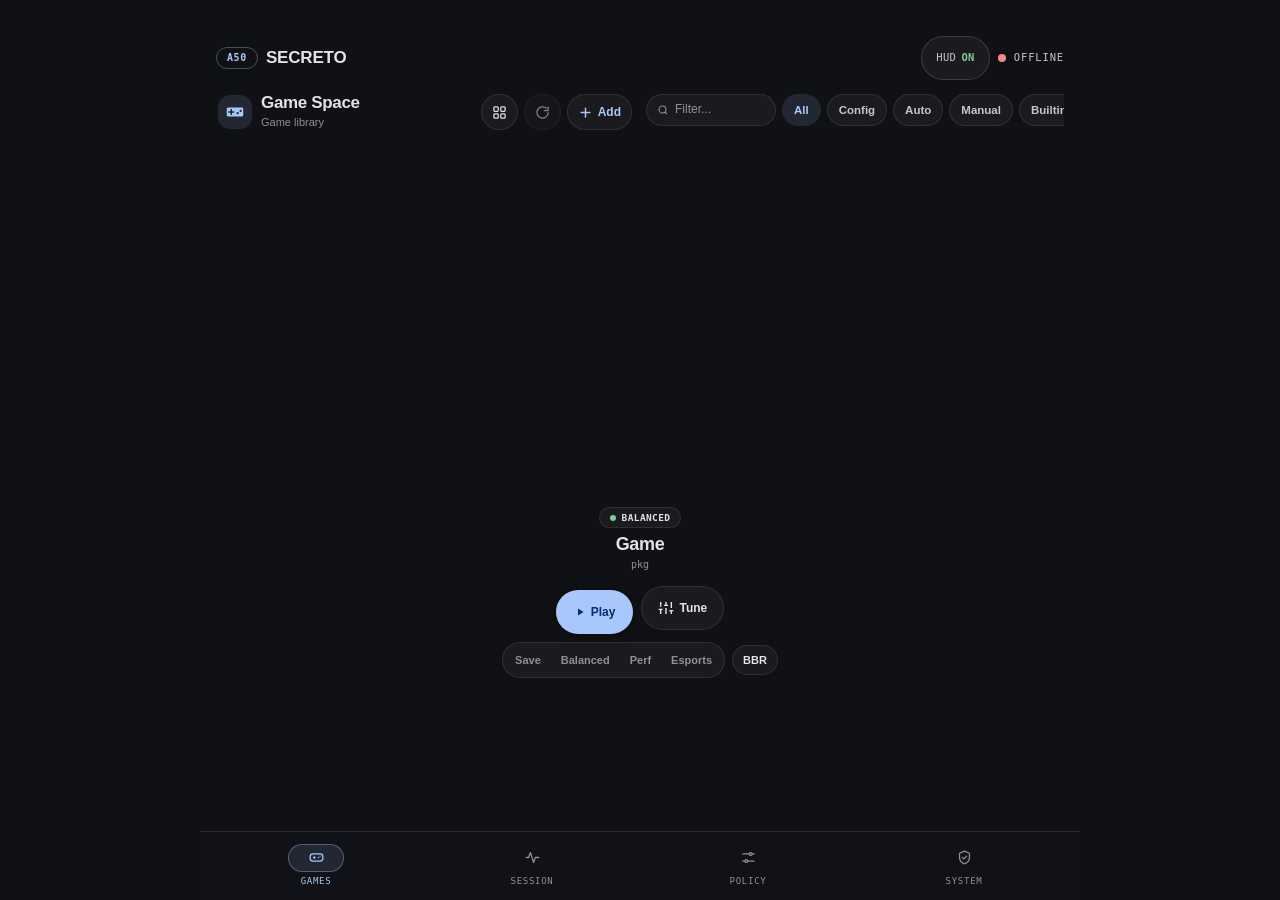
==== commit ed0aa949: "feat(webui): tab Game gaya Pixel OS (header, filter, hero quick bar) - Header Game Space dengan badg" ====
--- a/module-src/webroot/index.html
+++ b/module-src/webroot/index.html
@@ -5,7 +5,7 @@
   <meta name="viewport" content="width=device-width, initial-scale=1.0, viewport-fit=cover">
   <meta name="color-scheme" content="dark">
   <title>Secreto Space</title>
-  <link rel="stylesheet" href="style.css?v=0.1.0-ui11">
+  <link rel="stylesheet" href="style.css?v=0.1.0-ui13">
 </head>
 <body>
   <div class="app-container">
@@ -257,29 +257,43 @@
 
       <!-- ===================== 2. GAMES ===================== -->
       <section class="tab-panel active" id="tab-games">
-        <div class="section-header">
-          <h2>
-            Game library
-            <span class="auto-badge" title="Games detected automatically">
-              <svg viewBox="0 0 24 24" fill="none" stroke="currentColor" stroke-width="2" stroke-linecap="round" stroke-linejoin="round" aria-hidden="true">
-                <path d="M12 3l1.9 4.6L18.5 9.5 13.9 11.4 12 16l-1.9-4.6L5.5 9.5l4.6-1.9z"/>
-                <path d="M18.5 15.5l.8 1.9 1.9.8-1.9.8-.8 1.9-.8-1.9-1.9-.8 1.9-.8z"/>
-              </svg>
-            </span>
-          </h2>
+        <div class="games-head">
+          <div class="games-brand">
+            <div class="games-brand-badge" aria-hidden="true">
+              <svg viewBox="0 0 24 24" fill="currentColor"><path d="M21 6H3c-1.1 0-2 .9-2 2v8c0 1.1.9 2 2 2h18c1.1 0 2-.9 2-2V8c0-1.1-.9-2-2-2zm-10 7H8v3H6v-3H3v-2h3V8h2v3h3v2zm4.5 2c-.83 0-1.5-.67-1.5-1.5s.67-1.5 1.5-1.5 1.5.67 1.5 1.5-.67 1.5-1.5 1.5zm4-3c-.83 0-1.5-.67-1.5-1.5S18.67 9 19.5 9s1.5.67 1.5 1.5-.67 1.5-1.5 1.5z"/></svg>
+            </div>
+            <div>
+              <h2 class="games-title">Game Space</h2>
+              <span id="games-sub" class="games-sub">Game library</span>
+            </div>
+          </div>
           <div class="games-actions-row">
-            <button id="btn-view-toggle" class="btn btn-icon-only" title="Switch view" aria-label="Switch view mode" type="button"></button>
-            <button id="btn-scan-games" class="btn btn-icon-only" title="Rescan installed games" aria-label="Refresh games" type="button">
+            <button id="btn-view-toggle" class="icon-pill-btn" title="Switch view" aria-label="Switch view mode" type="button"></button>
+            <button id="btn-scan-games" class="icon-pill-btn" title="Rescan installed games" aria-label="Refresh games" type="button">
               <svg viewBox="0 0 24 24" fill="none" stroke="currentColor" stroke-width="2" stroke-linecap="round" stroke-linejoin="round" aria-hidden="true">
                 <path d="M21 12a9 9 0 1 1-3-6.7"/><path d="M21 3v6h-6"/>
               </svg>
             </button>
-            <button id="btn-toggle-add-drawer" class="btn btn-icon-only" title="Add custom game" aria-label="Add custom game" type="button">
-              <svg viewBox="0 0 24 24" fill="none" stroke="currentColor" stroke-width="2.2" stroke-linecap="round" aria-hidden="true">
+            <button id="btn-toggle-add-drawer" class="icon-pill-btn icon-pill-add" title="Add custom game" aria-label="Add custom game" type="button">
+              <svg viewBox="0 0 24 24" fill="none" stroke="currentColor" stroke-width="2.4" stroke-linecap="round" aria-hidden="true">
                 <path d="M12 5v14M5 12h14"/>
               </svg>
-            </button>
-          </div>
+              <span>Add</span>
+            </button>
+          </div>
+        </div>
+
+        <!-- Filter: pencarian + sumber game -->
+        <div class="filter-strip" role="toolbar" aria-label="Filter games">
+          <label class="search-box">
+            <svg width="12" height="12" viewBox="0 0 24 24" fill="none" stroke="currentColor" stroke-width="2.2" aria-hidden="true"><circle cx="11" cy="11" r="7"/><path d="m20 20-3.5-3.5"/></svg>
+            <input id="game-search-input" type="search" placeholder="Filter..." autocomplete="off" aria-label="Filter games by name">
+          </label>
+          <button class="chip-btn active" data-source="all" type="button">All</button>
+          <button class="chip-btn" data-source="config" type="button">Config</button>
+          <button class="chip-btn" data-source="auto" type="button">Auto</button>
+          <button class="chip-btn" data-source="manual" type="button">Manual</button>
+          <button class="chip-btn" data-source="builtin" type="button">Builtin</button>
         </div>
 
         <!-- Add Game Modal -->
@@ -321,6 +335,15 @@
                   </svg>
                   <span>Tune</span>
                 </button>
+              </div>
+              <div class="carousel-quick-row">
+                <div class="segmented-mini" role="group" aria-label="Preset game">
+                  <button class="seg-mini-btn" data-game-preset="BATTERY" type="button">Save</button>
+                  <button class="seg-mini-btn" data-game-preset="BALANCED" type="button">Balanced</button>
+                  <button class="seg-mini-btn" data-game-preset="PERFORMANCE" type="button">Perf</button>
+                  <button class="seg-mini-btn" data-game-preset="ESPORTS" type="button">Esports</button>
+                </div>
+                <button id="carousel-hero-bbr" class="icon-pill-btn carousel-bbr-btn" type="button">BBR</button>
               </div>
             </div>
           </div>
@@ -793,6 +816,6 @@
 
   <div id="toast" class="toast hidden"></div>
 
-  <script src="app.js?v=0.1.0-ui11"></script>
+  <script src="app.js?v=0.1.0-ui13"></script>
 </body>
 </html>
--- a/module-src/webroot/style.css
+++ b/module-src/webroot/style.css
@@ -5,18 +5,19 @@
    ================================================================= */
 
 :root {
-  --bg-base: #111318;
-  --bg-surface: #1B1F27;
-  --bg-raised: #252A34;
-  --bg-inset: #0F1217;
-
-  --line: rgba(255, 255, 255, 0.08);
-  --line-strong: rgba(255, 255, 255, 0.12);
-
-  --text: #E2E2E9;
-  --text-mid: #9EA3B0;
-  --text-dim: #7A7F8B;
-  --text-sub: #8B909E;
+  --bg-base: #101114;
+  --bg-surface: #1B1B1F;
+  --bg-raised: #25252A;
+  --bg-inset: #101014;
+
+  /* Pixel OS / Material You stock surfaces: opaque and low-contrast. */
+  --line: rgba(231, 224, 236, 0.10);
+  --line-strong: rgba(231, 224, 236, 0.16);
+
+  --text: #E6E1E9;
+  --text-mid: #C9C3CC;
+  --text-dim: #938E96;
+  --text-sub: #AAA4AD;
 
   --accent: #A8C7FA;
   --accent-ink: #062E6F;
@@ -1059,7 +1060,6 @@
   inset: 0;
   z-index: 1000;
   background: rgba(0, 0, 0, 0.55);
-  backdrop-filter: blur(4px);
   display: flex;
   align-items: flex-end;
   justify-content: center;
@@ -1182,24 +1182,15 @@
   justify-content: space-between;
   transform-style: preserve-3d;
   backface-visibility: hidden;
-  background:
-    radial-gradient(circle at 50% 38%, hsl(var(--tile-hue, 210), 70%, 42%) 0%, transparent 62%),
-    linear-gradient(
-      155deg,
-      hsl(var(--tile-hue, 210), 62%, 30%) 0%,
-      hsl(calc(var(--tile-hue, 210) + 40), 55%, 16%) 58%,
-      hsl(calc(var(--tile-hue, 210) + 70), 50%, 9%) 100%
-    );
-  transition: transform 0.5s cubic-bezier(0.22, 1, 0.36, 1),
-              opacity 0.45s cubic-bezier(0.22, 1, 0.36, 1),
-              box-shadow 0.5s cubic-bezier(0.22, 1, 0.36, 1),
-              border-color 0.3s ease;
-  will-change: transform, opacity;
+  background: var(--bg-raised);
+  transition: transform 0.28s var(--ease-spring), opacity 0.2s ease, border-color 0.2s ease;
+  /* Only the active card is promoted; promoting the whole cover flow is
+     expensive on Mali-G72 and creates a large compositor layer set. */
 }
 
 .cover-card-active {
-  border-color: rgba(255, 255, 255, 0.35);
-  box-shadow: 0 20px 48px -12px rgba(0, 0, 0, 0.75), 0 0 0 2px rgba(255, 255, 255, 0.12);
+  border-color: var(--accent-line);
+  box-shadow: 0 0 0 2px var(--accent-soft);
 }
 
 /* Scale text for carousel cards */
@@ -1360,22 +1351,9 @@
   border-color: var(--line-strong);
 }
 
-/* Ambient glow backdrop synced to active game hue */
+/* Stock Pixel OS keeps the shell flat; avoid a full-screen blurred layer. */
 .app-container::before {
-  content: "";
-  position: fixed;
-  top: -40px;
-  left: 50%;
-  transform: translateX(-50%);
-  width: 140%;
-  height: 300px;
-  border-radius: 50%;
-  background: radial-gradient(circle, hsl(var(--tile-hue, 210), 70%, 40%) 0%, transparent 70%);
-  filter: blur(72px);
-  opacity: 0.12;
-  pointer-events: none;
-  z-index: -1;
-  transition: background 0.6s var(--ease-emph);
+  display: none;
 }
 
 .empty-state {
@@ -1441,15 +1419,8 @@
   overflow: hidden;
   cursor: pointer;
   color: #fff;
-  background:
-    radial-gradient(circle at 50% 38%, hsl(var(--tile-hue, 210), 70%, 42%) 0%, transparent 62%),
-    linear-gradient(
-      155deg,
-      hsl(var(--tile-hue, 210), 62%, 30%) 0%,
-      hsl(calc(var(--tile-hue, 210) + 40), 55%, 16%) 58%,
-      hsl(calc(var(--tile-hue, 210) + 70), 50%, 9%) 100%
-    );
-  transition: all 0.18s var(--ease-emph);
+  background: var(--bg-raised);
+  transition: transform 0.18s var(--ease-emph), border-color 0.18s ease;
 }
 
 .game-item:hover,
@@ -1479,7 +1450,6 @@
   padding: 2px 7px;
   border-radius: var(--radius-pill);
   background: rgba(0, 0, 0, 0.4);
-  backdrop-filter: blur(4px);
   color: #e8edf5;
   border: 1px solid rgba(255, 255, 255, 0.1);
 }
@@ -1492,7 +1462,6 @@
   padding: 2px 7px;
   border-radius: var(--radius-pill);
   background: rgba(0, 0, 0, 0.4);
-  backdrop-filter: blur(4px);
   border: 1px solid rgba(255, 255, 255, 0.1);
 }
 
@@ -2849,3 +2818,199 @@
 .toast.hidden {
   display: none;
 }
+
+/* ---------------------------------------------------------------- GAME SPACE header + filter (Pixel OS reference) */
+.games-head {
+  display: flex;
+  align-items: center;
+  justify-content: space-between;
+  gap: 10px;
+  padding: 2px 2px 0;
+}
+
+.games-brand {
+  display: flex;
+  align-items: center;
+  gap: 9px;
+  min-width: 0;
+}
+
+.games-brand-badge {
+  width: 34px;
+  height: 34px;
+  flex: none;
+  border-radius: 12px;
+  background: var(--accent-soft);
+  color: var(--accent);
+  display: flex;
+  align-items: center;
+  justify-content: center;
+}
+
+.games-brand-badge svg {
+  width: 18px;
+  height: 18px;
+}
+
+.games-title {
+  font-size: 17px;
+  font-weight: 800;
+  letter-spacing: -0.02em;
+  line-height: 1.1;
+  color: var(--text);
+  white-space: nowrap;
+}
+
+.games-sub {
+  display: block;
+  margin-top: 2px;
+  font-size: 11px;
+  color: var(--text-dim);
+  white-space: nowrap;
+  overflow: hidden;
+  text-overflow: ellipsis;
+}
+
+.games-head .games-actions-row {
+  display: flex;
+  align-items: center;
+  gap: 6px;
+  flex: none;
+}
+
+.icon-pill-btn {
+  display: inline-flex;
+  align-items: center;
+  justify-content: center;
+  gap: 5px;
+  height: 36px;
+  min-width: 36px;
+  padding: 0 10px;
+  flex: none;
+  border-radius: var(--radius-pill);
+  border: 1px solid var(--line);
+  background: var(--bg-surface);
+  color: var(--text);
+  font-size: 12px;
+  font-weight: 600;
+  transition: transform 0.15s var(--ease-emph), background-color 0.2s var(--ease-emph);
+}
+
+.icon-pill-btn svg {
+  width: 15px;
+  height: 15px;
+}
+
+.icon-pill-btn:active {
+  transform: scale(0.95);
+}
+
+.icon-pill-add {
+  color: var(--accent);
+}
+
+.filter-strip {
+  display: flex;
+  align-items: center;
+  gap: 6px;
+  overflow-x: auto;
+  scrollbar-width: none;
+  padding: 2px 0;
+}
+
+.filter-strip::-webkit-scrollbar {
+  display: none;
+}
+
+.search-box {
+  display: flex;
+  align-items: center;
+  gap: 6px;
+  flex: none;
+  height: 32px;
+  min-width: 118px;
+  padding: 0 10px;
+  border-radius: var(--radius-pill);
+  border: 1px solid var(--line);
+  background: var(--bg-surface);
+  color: var(--text-dim);
+}
+
+.search-box input {
+  width: 90px;
+  min-width: 0;
+  background: transparent;
+  border: none;
+  outline: none;
+  font-size: 12px;
+  color: var(--text);
+}
+
+.search-box input::placeholder {
+  color: var(--text-dim);
+}
+
+.chip-btn {
+  flex: none;
+  height: 32px;
+  padding: 0 11px;
+  border-radius: var(--radius-pill);
+  border: 1px solid var(--line);
+  background: var(--bg-surface);
+  color: var(--text-mid);
+  font-size: 11.5px;
+  font-weight: 600;
+  white-space: nowrap;
+  cursor: pointer;
+  transition: background-color 0.18s var(--ease-emph);
+}
+
+.chip-btn.active {
+  background: var(--accent-soft);
+  color: var(--accent);
+  border-color: transparent;
+}
+
+/* ---------------------------------------------------------------- hero quick bar (preset + BBR) */
+.carousel-quick-row {
+  display: flex;
+  align-items: center;
+  justify-content: center;
+  flex-wrap: wrap;
+  gap: 7px;
+  margin-top: 8px;
+}
+
+.segmented-mini {
+  display: inline-flex;
+  padding: 2px;
+  border-radius: var(--radius-pill);
+  border: 1px solid var(--line);
+  background: var(--bg-surface);
+}
+
+.seg-mini-btn {
+  min-height: 30px;
+  padding: 0 10px;
+  border-radius: var(--radius-pill);
+  font-size: 11px;
+  font-weight: 600;
+  color: var(--text-dim);
+  transition: background-color 0.18s var(--ease-emph), color 0.18s var(--ease-emph);
+}
+
+.seg-mini-btn.active {
+  background: var(--bg-raised);
+  color: var(--accent);
+}
+
+.carousel-bbr-btn {
+  height: 30px;
+  font-size: 11px;
+}
+
+.carousel-bbr-btn.active {
+  color: var(--accent);
+  background: var(--accent-soft);
+  border-color: var(--accent-line);
+}
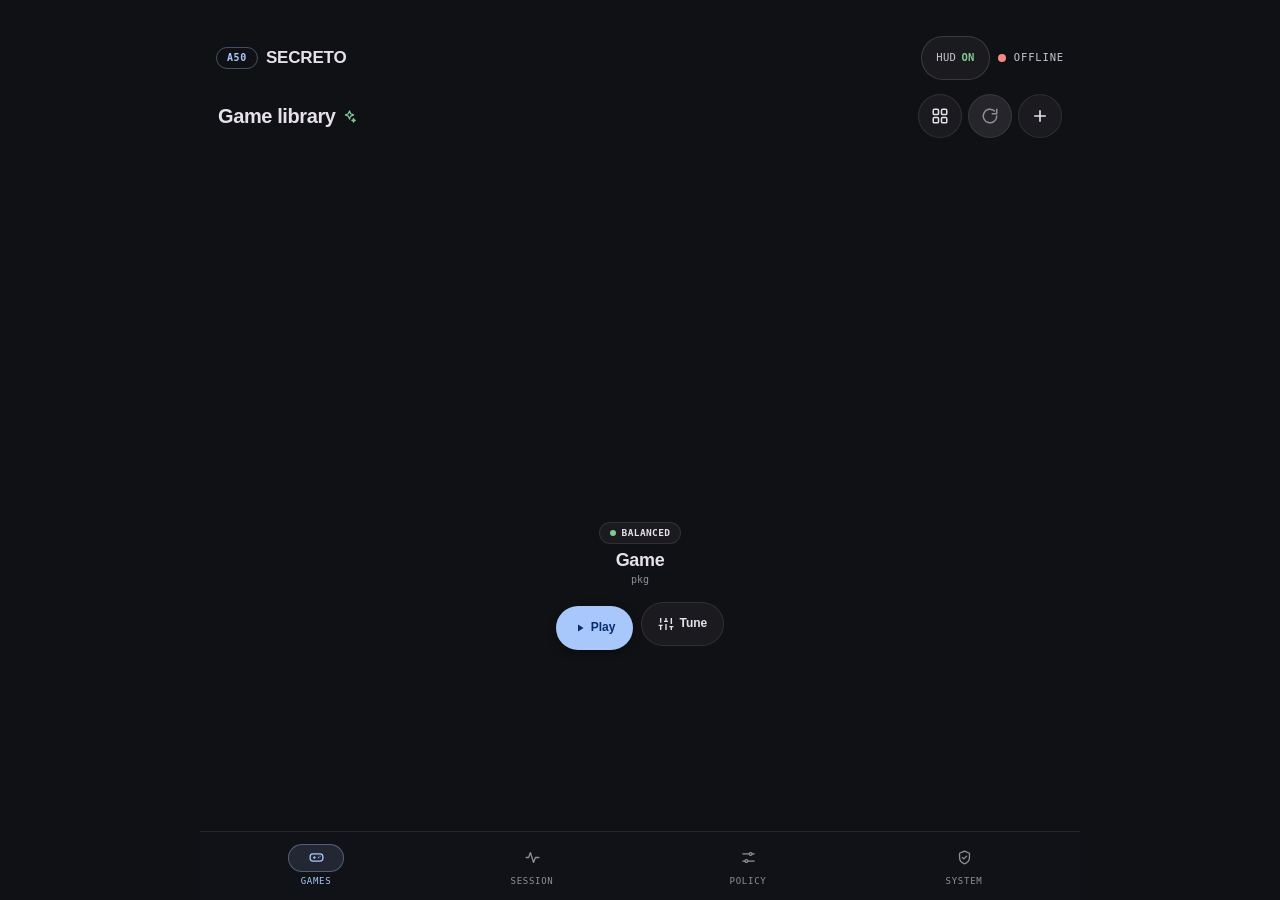
==== commit 7781abd2: "revert(webui): kembalikan tab Game ke tampilan sebelumnya" ====
--- a/module-src/webroot/index.html
+++ b/module-src/webroot/index.html
@@ -5,7 +5,7 @@
   <meta name="viewport" content="width=device-width, initial-scale=1.0, viewport-fit=cover">
   <meta name="color-scheme" content="dark">
   <title>Secreto Space</title>
-  <link rel="stylesheet" href="style.css?v=0.1.0-ui13">
+  <link rel="stylesheet" href="style.css?v=0.1.0-ui12">
 </head>
 <body>
   <div class="app-container">
@@ -257,43 +257,29 @@
 
       <!-- ===================== 2. GAMES ===================== -->
       <section class="tab-panel active" id="tab-games">
-        <div class="games-head">
-          <div class="games-brand">
-            <div class="games-brand-badge" aria-hidden="true">
-              <svg viewBox="0 0 24 24" fill="currentColor"><path d="M21 6H3c-1.1 0-2 .9-2 2v8c0 1.1.9 2 2 2h18c1.1 0 2-.9 2-2V8c0-1.1-.9-2-2-2zm-10 7H8v3H6v-3H3v-2h3V8h2v3h3v2zm4.5 2c-.83 0-1.5-.67-1.5-1.5s.67-1.5 1.5-1.5 1.5.67 1.5 1.5-.67 1.5-1.5 1.5zm4-3c-.83 0-1.5-.67-1.5-1.5S18.67 9 19.5 9s1.5.67 1.5 1.5-.67 1.5-1.5 1.5z"/></svg>
-            </div>
-            <div>
-              <h2 class="games-title">Game Space</h2>
-              <span id="games-sub" class="games-sub">Game library</span>
-            </div>
-          </div>
+        <div class="section-header">
+          <h2>
+            Game library
+            <span class="auto-badge" title="Games detected automatically">
+              <svg viewBox="0 0 24 24" fill="none" stroke="currentColor" stroke-width="2" stroke-linecap="round" stroke-linejoin="round" aria-hidden="true">
+                <path d="M12 3l1.9 4.6L18.5 9.5 13.9 11.4 12 16l-1.9-4.6L5.5 9.5l4.6-1.9z"/>
+                <path d="M18.5 15.5l.8 1.9 1.9.8-1.9.8-.8 1.9-.8-1.9-1.9-.8 1.9-.8z"/>
+              </svg>
+            </span>
+          </h2>
           <div class="games-actions-row">
-            <button id="btn-view-toggle" class="icon-pill-btn" title="Switch view" aria-label="Switch view mode" type="button"></button>
-            <button id="btn-scan-games" class="icon-pill-btn" title="Rescan installed games" aria-label="Refresh games" type="button">
+            <button id="btn-view-toggle" class="btn btn-icon-only" title="Switch view" aria-label="Switch view mode" type="button"></button>
+            <button id="btn-scan-games" class="btn btn-icon-only" title="Rescan installed games" aria-label="Refresh games" type="button">
               <svg viewBox="0 0 24 24" fill="none" stroke="currentColor" stroke-width="2" stroke-linecap="round" stroke-linejoin="round" aria-hidden="true">
                 <path d="M21 12a9 9 0 1 1-3-6.7"/><path d="M21 3v6h-6"/>
               </svg>
             </button>
-            <button id="btn-toggle-add-drawer" class="icon-pill-btn icon-pill-add" title="Add custom game" aria-label="Add custom game" type="button">
-              <svg viewBox="0 0 24 24" fill="none" stroke="currentColor" stroke-width="2.4" stroke-linecap="round" aria-hidden="true">
+            <button id="btn-toggle-add-drawer" class="btn btn-icon-only" title="Add custom game" aria-label="Add custom game" type="button">
+              <svg viewBox="0 0 24 24" fill="none" stroke="currentColor" stroke-width="2.2" stroke-linecap="round" aria-hidden="true">
                 <path d="M12 5v14M5 12h14"/>
               </svg>
-              <span>Add</span>
-            </button>
-          </div>
-        </div>
-
-        <!-- Filter: pencarian + sumber game -->
-        <div class="filter-strip" role="toolbar" aria-label="Filter games">
-          <label class="search-box">
-            <svg width="12" height="12" viewBox="0 0 24 24" fill="none" stroke="currentColor" stroke-width="2.2" aria-hidden="true"><circle cx="11" cy="11" r="7"/><path d="m20 20-3.5-3.5"/></svg>
-            <input id="game-search-input" type="search" placeholder="Filter..." autocomplete="off" aria-label="Filter games by name">
-          </label>
-          <button class="chip-btn active" data-source="all" type="button">All</button>
-          <button class="chip-btn" data-source="config" type="button">Config</button>
-          <button class="chip-btn" data-source="auto" type="button">Auto</button>
-          <button class="chip-btn" data-source="manual" type="button">Manual</button>
-          <button class="chip-btn" data-source="builtin" type="button">Builtin</button>
+            </button>
+          </div>
         </div>
 
         <!-- Add Game Modal -->
@@ -335,15 +321,6 @@
                   </svg>
                   <span>Tune</span>
                 </button>
-              </div>
-              <div class="carousel-quick-row">
-                <div class="segmented-mini" role="group" aria-label="Preset game">
-                  <button class="seg-mini-btn" data-game-preset="BATTERY" type="button">Save</button>
-                  <button class="seg-mini-btn" data-game-preset="BALANCED" type="button">Balanced</button>
-                  <button class="seg-mini-btn" data-game-preset="PERFORMANCE" type="button">Perf</button>
-                  <button class="seg-mini-btn" data-game-preset="ESPORTS" type="button">Esports</button>
-                </div>
-                <button id="carousel-hero-bbr" class="icon-pill-btn carousel-bbr-btn" type="button">BBR</button>
               </div>
             </div>
           </div>
@@ -816,6 +793,6 @@
 
   <div id="toast" class="toast hidden"></div>
 
-  <script src="app.js?v=0.1.0-ui13"></script>
+  <script src="app.js?v=0.1.0-ui12"></script>
 </body>
 </html>
--- a/module-src/webroot/style.css
+++ b/module-src/webroot/style.css
@@ -2818,199 +2818,3 @@
 .toast.hidden {
   display: none;
 }
-
-/* ---------------------------------------------------------------- GAME SPACE header + filter (Pixel OS reference) */
-.games-head {
-  display: flex;
-  align-items: center;
-  justify-content: space-between;
-  gap: 10px;
-  padding: 2px 2px 0;
-}
-
-.games-brand {
-  display: flex;
-  align-items: center;
-  gap: 9px;
-  min-width: 0;
-}
-
-.games-brand-badge {
-  width: 34px;
-  height: 34px;
-  flex: none;
-  border-radius: 12px;
-  background: var(--accent-soft);
-  color: var(--accent);
-  display: flex;
-  align-items: center;
-  justify-content: center;
-}
-
-.games-brand-badge svg {
-  width: 18px;
-  height: 18px;
-}
-
-.games-title {
-  font-size: 17px;
-  font-weight: 800;
-  letter-spacing: -0.02em;
-  line-height: 1.1;
-  color: var(--text);
-  white-space: nowrap;
-}
-
-.games-sub {
-  display: block;
-  margin-top: 2px;
-  font-size: 11px;
-  color: var(--text-dim);
-  white-space: nowrap;
-  overflow: hidden;
-  text-overflow: ellipsis;
-}
-
-.games-head .games-actions-row {
-  display: flex;
-  align-items: center;
-  gap: 6px;
-  flex: none;
-}
-
-.icon-pill-btn {
-  display: inline-flex;
-  align-items: center;
-  justify-content: center;
-  gap: 5px;
-  height: 36px;
-  min-width: 36px;
-  padding: 0 10px;
-  flex: none;
-  border-radius: var(--radius-pill);
-  border: 1px solid var(--line);
-  background: var(--bg-surface);
-  color: var(--text);
-  font-size: 12px;
-  font-weight: 600;
-  transition: transform 0.15s var(--ease-emph), background-color 0.2s var(--ease-emph);
-}
-
-.icon-pill-btn svg {
-  width: 15px;
-  height: 15px;
-}
-
-.icon-pill-btn:active {
-  transform: scale(0.95);
-}
-
-.icon-pill-add {
-  color: var(--accent);
-}
-
-.filter-strip {
-  display: flex;
-  align-items: center;
-  gap: 6px;
-  overflow-x: auto;
-  scrollbar-width: none;
-  padding: 2px 0;
-}
-
-.filter-strip::-webkit-scrollbar {
-  display: none;
-}
-
-.search-box {
-  display: flex;
-  align-items: center;
-  gap: 6px;
-  flex: none;
-  height: 32px;
-  min-width: 118px;
-  padding: 0 10px;
-  border-radius: var(--radius-pill);
-  border: 1px solid var(--line);
-  background: var(--bg-surface);
-  color: var(--text-dim);
-}
-
-.search-box input {
-  width: 90px;
-  min-width: 0;
-  background: transparent;
-  border: none;
-  outline: none;
-  font-size: 12px;
-  color: var(--text);
-}
-
-.search-box input::placeholder {
-  color: var(--text-dim);
-}
-
-.chip-btn {
-  flex: none;
-  height: 32px;
-  padding: 0 11px;
-  border-radius: var(--radius-pill);
-  border: 1px solid var(--line);
-  background: var(--bg-surface);
-  color: var(--text-mid);
-  font-size: 11.5px;
-  font-weight: 600;
-  white-space: nowrap;
-  cursor: pointer;
-  transition: background-color 0.18s var(--ease-emph);
-}
-
-.chip-btn.active {
-  background: var(--accent-soft);
-  color: var(--accent);
-  border-color: transparent;
-}
-
-/* ---------------------------------------------------------------- hero quick bar (preset + BBR) */
-.carousel-quick-row {
-  display: flex;
-  align-items: center;
-  justify-content: center;
-  flex-wrap: wrap;
-  gap: 7px;
-  margin-top: 8px;
-}
-
-.segmented-mini {
-  display: inline-flex;
-  padding: 2px;
-  border-radius: var(--radius-pill);
-  border: 1px solid var(--line);
-  background: var(--bg-surface);
-}
-
-.seg-mini-btn {
-  min-height: 30px;
-  padding: 0 10px;
-  border-radius: var(--radius-pill);
-  font-size: 11px;
-  font-weight: 600;
-  color: var(--text-dim);
-  transition: background-color 0.18s var(--ease-emph), color 0.18s var(--ease-emph);
-}
-
-.seg-mini-btn.active {
-  background: var(--bg-raised);
-  color: var(--accent);
-}
-
-.carousel-bbr-btn {
-  height: 30px;
-  font-size: 11px;
-}
-
-.carousel-bbr-btn.active {
-  color: var(--accent);
-  background: var(--accent-soft);
-  border-color: var(--accent-line);
-}
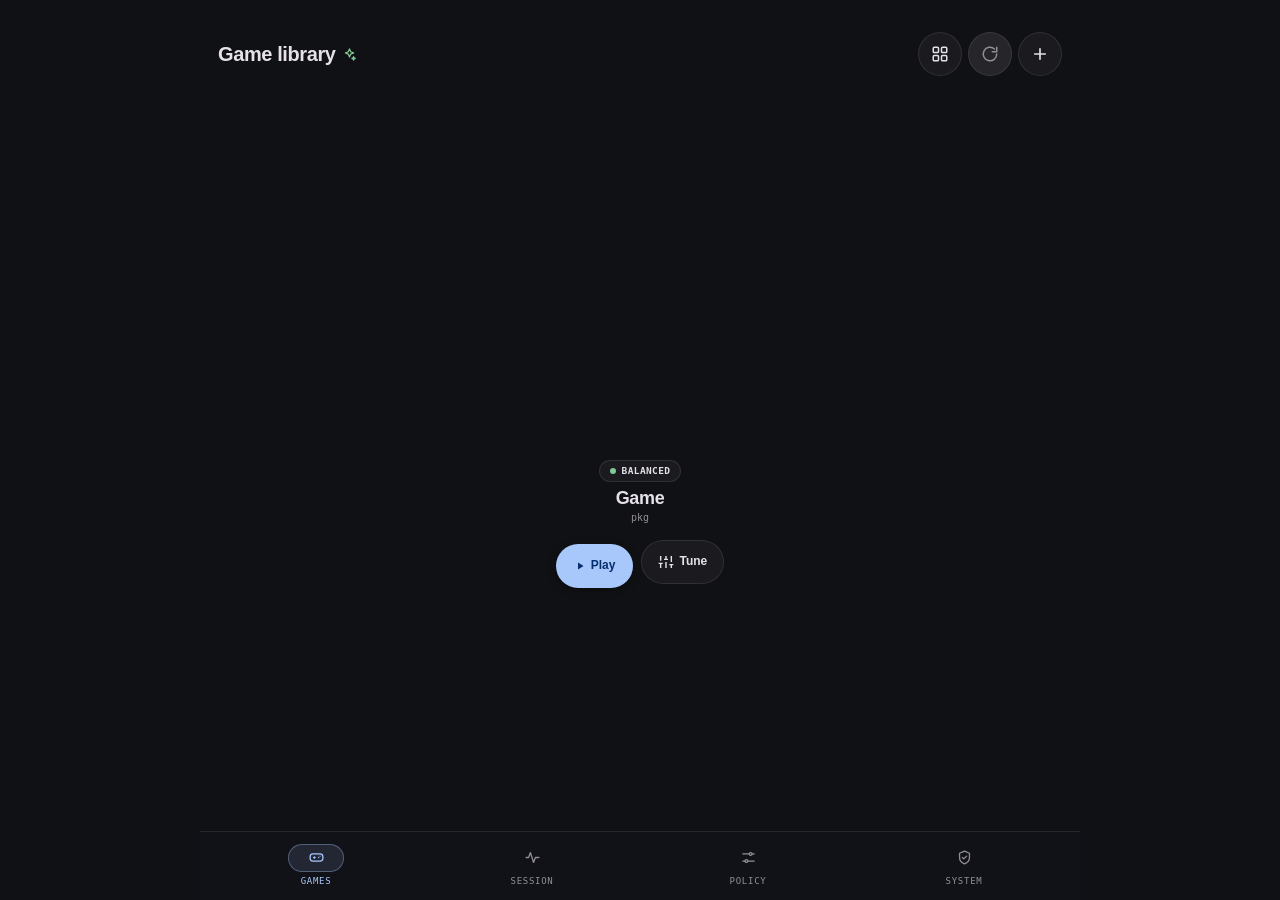
==== commit 7339f598: "feat(webui): header dihapus, HUD pindah ke Session, diagnostik ke System - Hapus header atas (A50/SE" ====
--- a/module-src/webroot/index.html
+++ b/module-src/webroot/index.html
@@ -5,27 +5,13 @@
   <meta name="viewport" content="width=device-width, initial-scale=1.0, viewport-fit=cover">
   <meta name="color-scheme" content="dark">
   <title>Secreto Space</title>
-  <link rel="stylesheet" href="style.css?v=0.1.0-ui12">
+  <link rel="stylesheet" href="style.css?v=0.1.0-ui14">
 </head>
 <body>
   <div class="app-container">
     <h1 class="sr-only">Secreto Space Console</h1>
 
     <!-- Top Bar: identity + live link state -->
-    <header class="hud-header">
-      <div class="brand">
-        <span class="brand-pill">A50</span>
-        <span class="brand-title">SECRETO</span>
-      </div>
-      <div class="hud-status">
-        <button id="btn-toggle-hud" class="btn-hud-pill" title="Toggle floating HUD">
-          HUD <span id="hud-status-text">ON</span>
-        </button>
-        <span class="state-dot" id="state-dot"></span>
-        <span class="state-label" id="state-label">IDLE</span>
-      </div>
-    </header>
-
     <div id="preview-banner" class="preview-banner hidden" role="status">PREVIEW DATA - NOT LIVE TELEMETRY</div>
     <div id="operation-status" class="operation-status hidden" role="status" aria-live="polite">
       <span class="operation-spinner" aria-hidden="true"></span>
@@ -37,6 +23,26 @@
     <main class="hud-main">
       <!-- ===================== 1. SESSION ===================== -->
       <section class="tab-panel" id="tab-session">
+        <!-- Floating HUD + status daemon (dipindah dari header atas) -->
+        <section class="panel hud-card" aria-labelledby="hud-title">
+          <div class="panel-head">
+            <h2 class="panel-title" id="hud-title">Floating HUD</h2>
+            <span class="hud-state">
+              <span class="state-dot" id="state-dot"></span>
+              <span class="state-label" id="state-label">IDLE</span>
+            </span>
+          </div>
+          <div class="action-card">
+            <div class="action-info">
+              <div class="action-title">Overlay bubble</div>
+              <div class="action-desc">Tampilkan FPS dan suhu di atas game saat bermain.</div>
+            </div>
+            <button id="btn-toggle-hud" class="btn-hud-pill" title="Toggle floating HUD">
+              HUD <span id="hud-status-text">ON</span>
+            </button>
+          </div>
+        </section>
+
 
         <!-- Instrument cluster: identity + readouts + governor rail -->
         <div class="panel cluster">
@@ -431,6 +437,10 @@
           <button class="hud-btn secondary full-w" id="btn-sleep-save">Save whitelist</button>
         </section>
 
+      </section>
+
+      <!-- ===================== 4. SYSTEM ===================== -->
+      <section class="tab-panel" id="tab-system">
         <div class="policy-subhead">Network</div>
 
         <div class="target-chips-row">
@@ -568,10 +578,7 @@
           </div>
           <button class="hud-btn secondary full-w" id="btn-run-bufferbloat">Run bufferbloat test</button>
         </section>
-      </section>
-
-      <!-- ===================== 4. SYSTEM ===================== -->
-      <section class="tab-panel" id="tab-system">
+
         <div class="section-header">
           <h2>System</h2>
           <span class="sub-hint">Capabilities, thermal guard and rollback</span>
@@ -793,6 +800,6 @@
 
   <div id="toast" class="toast hidden"></div>
 
-  <script src="app.js?v=0.1.0-ui12"></script>
+  <script src="app.js?v=0.1.0-ui14"></script>
 </body>
 </html>
--- a/module-src/webroot/style.css
+++ b/module-src/webroot/style.css
@@ -2818,3 +2818,54 @@
 .toast.hidden {
   display: none;
 }
+
+/* ---------------------------------------------------------------- Pixel OS card language: Session / Policy / System
+   Dibatasi ke tab non-Game supaya tab Game tidak ikut berubah. */
+#tab-session .panel,
+#tab-policy .panel,
+#tab-system .panel {
+  border-radius: 24px;
+  padding: 14px;
+  box-shadow: 0 4px 14px rgba(0, 0, 0, 0.25);
+}
+
+#tab-session .panel-title,
+#tab-policy .panel-title,
+#tab-system .panel-title {
+  font-size: 10.5px;
+  font-weight: 700;
+  text-transform: uppercase;
+  letter-spacing: 0.06em;
+  color: var(--text-mid);
+}
+
+#tab-policy .preset-segmented-control,
+#tab-session .preset-segmented-control {
+  gap: 5px;
+  padding: 3px;
+  border-radius: 16px;
+  background: var(--bg-base);
+  border: 1px solid var(--line);
+}
+
+#tab-policy .preset-segment-btn,
+#tab-session .preset-segment-btn {
+  border-radius: 12px;
+}
+
+#tab-policy .preset-segment-btn.active,
+#tab-session .preset-segment-btn.active {
+  background: var(--bg-surface);
+  box-shadow: 0 2px 6px rgba(0, 0, 0, 0.15);
+}
+
+/* HUD card di tab Session (pengganti header atas) */
+.hud-card .panel-head {
+  align-items: center;
+}
+
+.hud-state {
+  display: inline-flex;
+  align-items: center;
+  gap: 6px;
+}
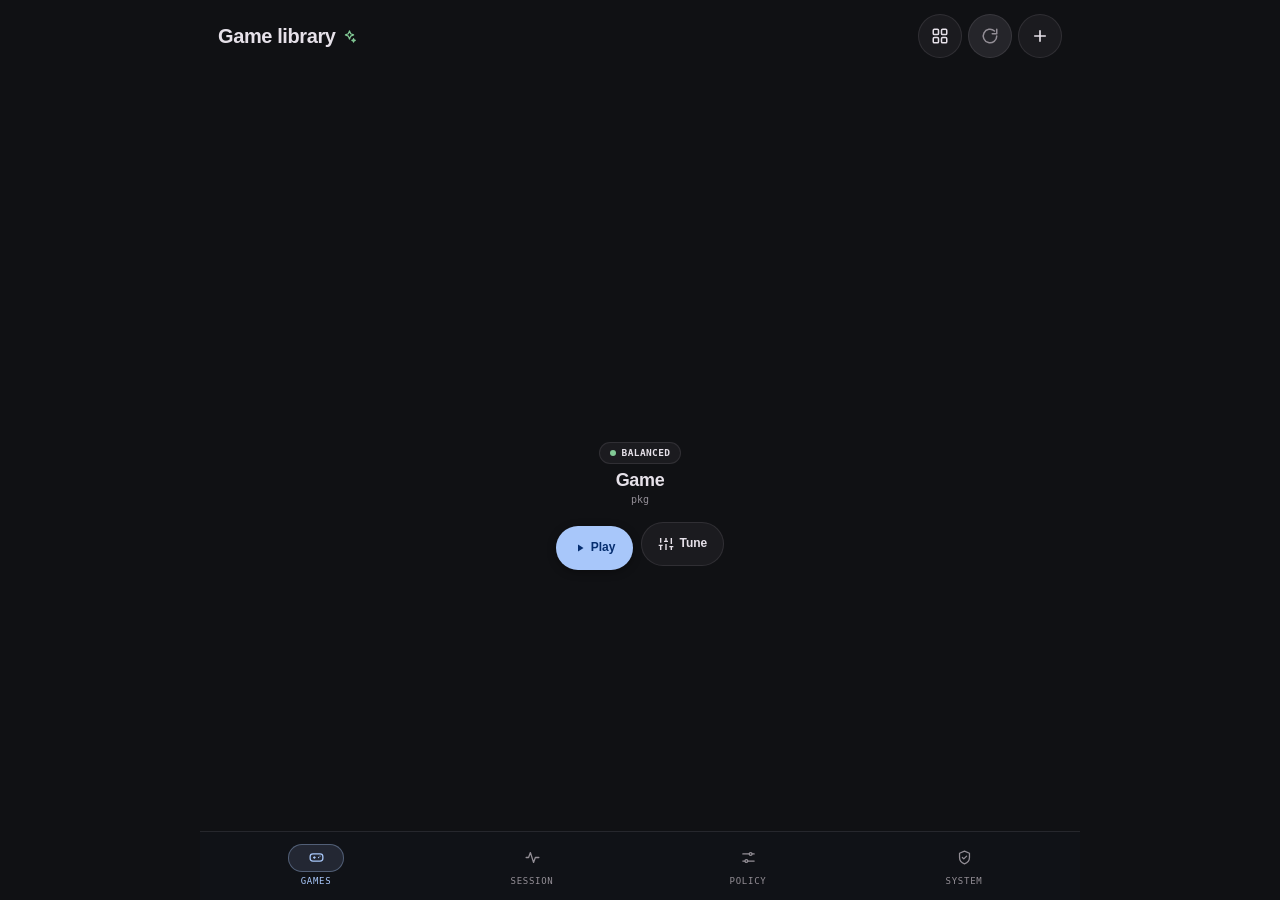
==== commit 23851b57: "style(webui): simetri jarak dan lebar kartu antar tab - Padding dan lebar panel seragam di Session, " ====
--- a/module-src/webroot/index.html
+++ b/module-src/webroot/index.html
@@ -5,7 +5,7 @@
   <meta name="viewport" content="width=device-width, initial-scale=1.0, viewport-fit=cover">
   <meta name="color-scheme" content="dark">
   <title>Secreto Space</title>
-  <link rel="stylesheet" href="style.css?v=0.1.0-ui14">
+  <link rel="stylesheet" href="style.css?v=0.1.0-ui15">
 </head>
 <body>
   <div class="app-container">
@@ -800,6 +800,6 @@
 
   <div id="toast" class="toast hidden"></div>
 
-  <script src="app.js?v=0.1.0-ui14"></script>
+  <script src="app.js?v=0.1.0-ui15"></script>
 </body>
 </html>
--- a/module-src/webroot/style.css
+++ b/module-src/webroot/style.css
@@ -2869,3 +2869,28 @@
   align-items: center;
   gap: 6px;
 }
+
+/* ---------------------------------------------------------------- simetri layout antar tab (header atas dihapus) */
+.app-container {
+  padding-top: max(12px, env(safe-area-inset-top));
+}
+
+.hud-main {
+  padding: 0 16px calc(var(--safe-bottom) + 12px + env(safe-area-inset-bottom));
+}
+
+.tab-panel.active {
+  gap: 12px;
+  align-items: stretch;
+}
+
+.tab-panel > .panel,
+.tab-panel > section.panel {
+  width: 100%;
+}
+
+#tab-session .panel,
+#tab-policy .panel,
+#tab-system .panel {
+  padding: 16px;
+}
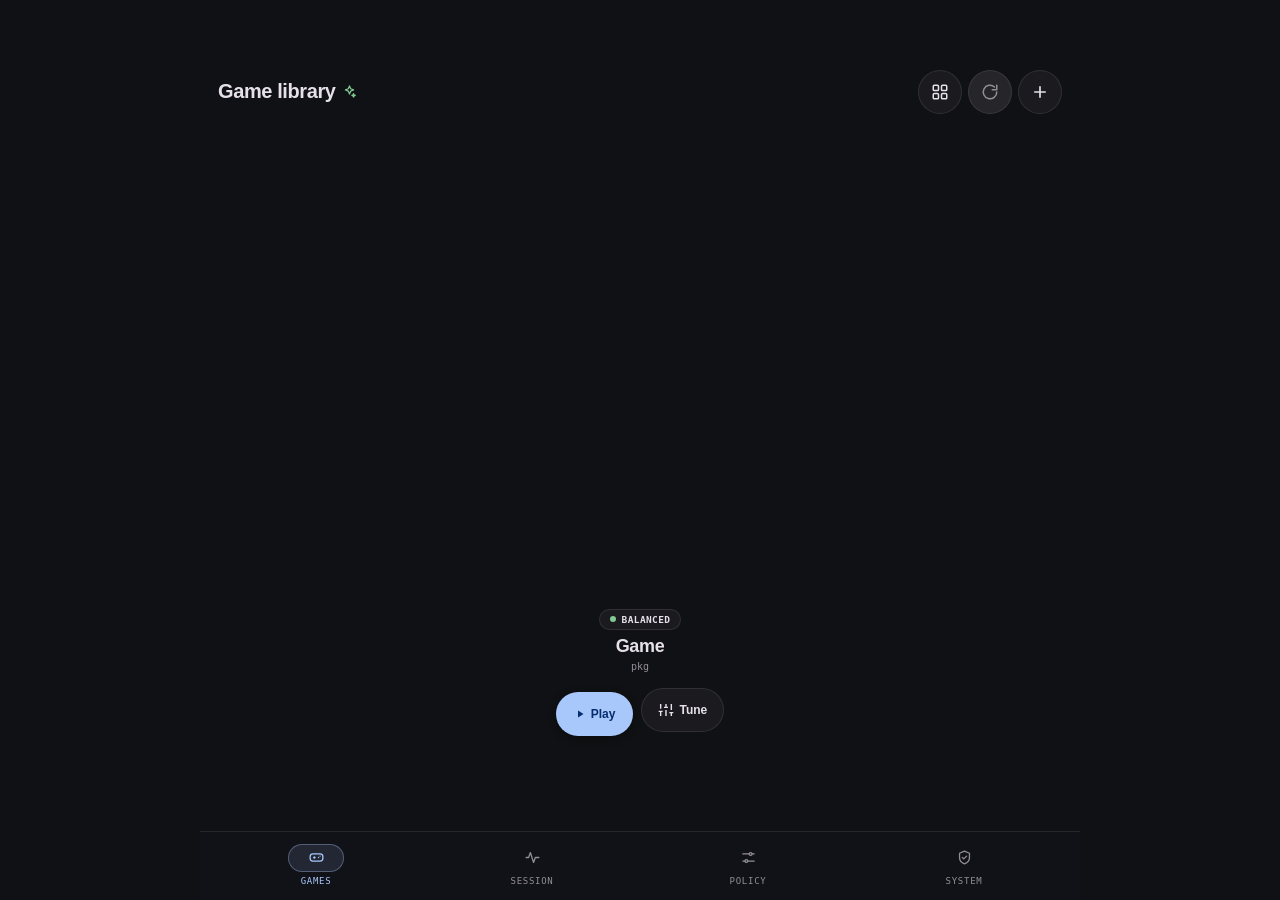
==== commit dbb1125a: "feat(webui): carousel game simetris dan penuh untuk jumlah game kecil - Kartu diulang sebagai ring u" ====
--- a/module-src/webroot/index.html
+++ b/module-src/webroot/index.html
@@ -5,7 +5,7 @@
   <meta name="viewport" content="width=device-width, initial-scale=1.0, viewport-fit=cover">
   <meta name="color-scheme" content="dark">
   <title>Secreto Space</title>
-  <link rel="stylesheet" href="style.css?v=0.1.0-ui15">
+  <link rel="stylesheet" href="style.css?v=0.1.0-ui17">
 </head>
 <body>
   <div class="app-container">
@@ -800,6 +800,6 @@
 
   <div id="toast" class="toast hidden"></div>
 
-  <script src="app.js?v=0.1.0-ui15"></script>
+  <script src="app.js?v=0.1.0-ui18"></script>
 </body>
 </html>
--- a/module-src/webroot/style.css
+++ b/module-src/webroot/style.css
@@ -2894,3 +2894,24 @@
 #tab-system .panel {
   padding: 16px;
 }
+
+/* ---------------------------------------------------------------- tab Game: seimbangkan gap atas dan bawah */
+.hud-main {
+  display: flex;
+  flex-direction: column;
+}
+
+#tab-games.tab-panel.active {
+  flex: 1;
+}
+
+#games-list-view {
+  flex: 1;
+  display: flex;
+  flex-direction: column;
+}
+
+#games-carousel-view.games-carousel-view:not(.hidden) {
+  flex: 1;
+  justify-content: center;
+}
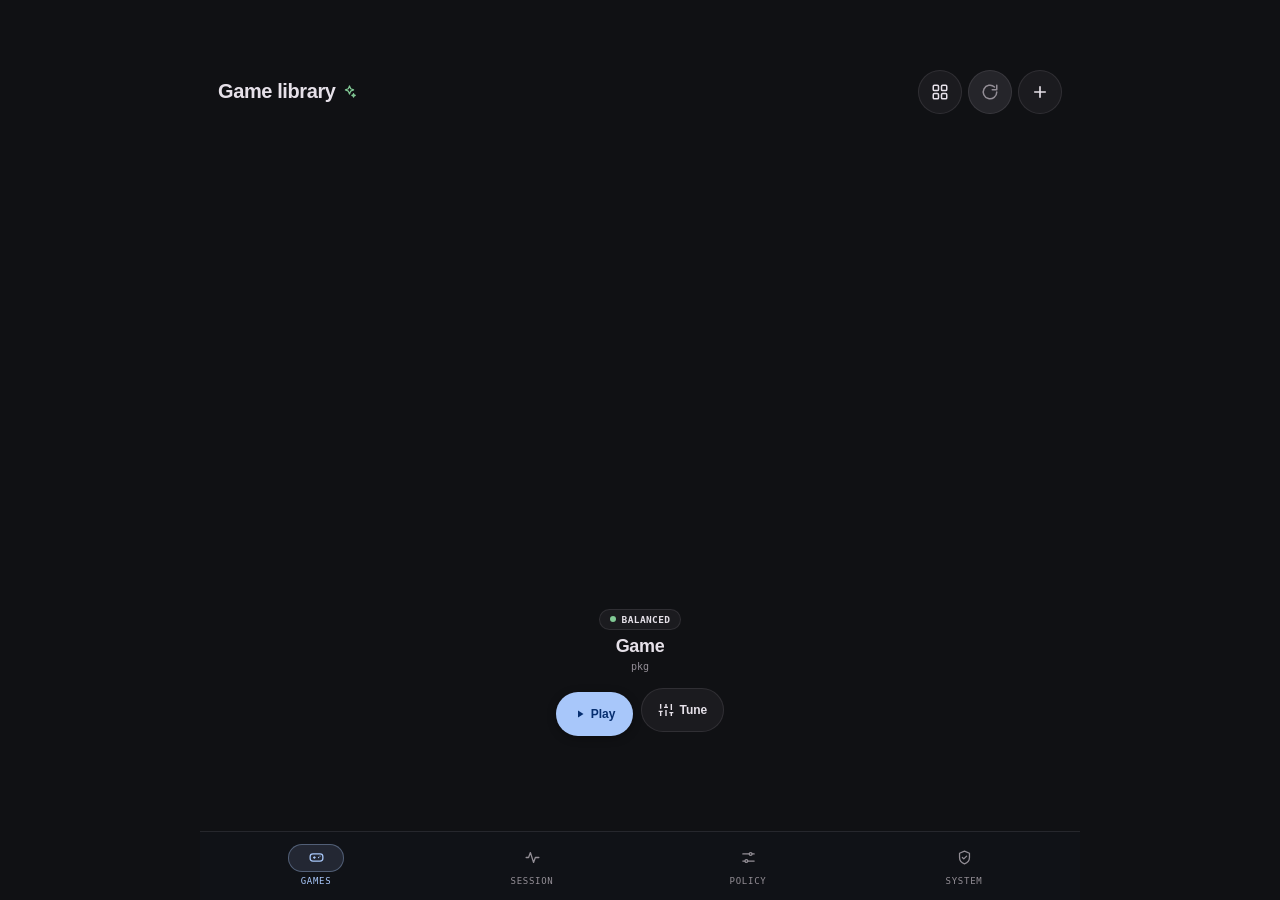
==== commit 21c8e1d4: "feat(ui,icon): Policy HUD, carousel non-loop, deskripsi & logo Pixel OS" ====
--- a/module-src/webroot/index.html
+++ b/module-src/webroot/index.html
@@ -5,7 +5,7 @@
   <meta name="viewport" content="width=device-width, initial-scale=1.0, viewport-fit=cover">
   <meta name="color-scheme" content="dark">
   <title>Secreto Space</title>
-  <link rel="stylesheet" href="style.css?v=0.1.0-ui17">
+  <link rel="stylesheet" href="style.css?v=0.1.0-ui21">
 </head>
 <body>
   <div class="app-container">
@@ -23,27 +23,6 @@
     <main class="hud-main">
       <!-- ===================== 1. SESSION ===================== -->
       <section class="tab-panel" id="tab-session">
-        <!-- Floating HUD + status daemon (dipindah dari header atas) -->
-        <section class="panel hud-card" aria-labelledby="hud-title">
-          <div class="panel-head">
-            <h2 class="panel-title" id="hud-title">Floating HUD</h2>
-            <span class="hud-state">
-              <span class="state-dot" id="state-dot"></span>
-              <span class="state-label" id="state-label">IDLE</span>
-            </span>
-          </div>
-          <div class="action-card">
-            <div class="action-info">
-              <div class="action-title">Overlay bubble</div>
-              <div class="action-desc">Tampilkan FPS dan suhu di atas game saat bermain.</div>
-            </div>
-            <button id="btn-toggle-hud" class="btn-hud-pill" title="Toggle floating HUD">
-              HUD <span id="hud-status-text">ON</span>
-            </button>
-          </div>
-        </section>
-
-
         <!-- Instrument cluster: identity + readouts + governor rail -->
         <div class="panel cluster">
           <div class="cluster-head">
@@ -400,8 +379,28 @@
       <section class="tab-panel" id="tab-policy">
         <div class="section-header">
           <h2>Policy</h2>
-          <span class="sub-hint">Presets, background apps, network and BBR</span>
+          <span class="sub-hint">Floating HUD, presets and background apps</span>
         </div>
+
+        <!-- Floating HUD + status daemon (dipindah dari tab Session) -->
+        <section class="panel hud-card" aria-labelledby="hud-title">
+          <div class="panel-head">
+            <h2 class="panel-title" id="hud-title">Floating HUD</h2>
+            <span class="hud-state">
+              <span class="state-dot" id="state-dot"></span>
+              <span class="state-label" id="state-label">IDLE</span>
+            </span>
+          </div>
+          <div class="action-card">
+            <div class="action-info">
+              <div class="action-title">Overlay bubble</div>
+              <div class="action-desc">Show live FPS, temperature and quick side panel over games.</div>
+            </div>
+            <button id="btn-toggle-hud" class="btn-hud-pill" title="Toggle floating HUD">
+              HUD <span id="hud-status-text">ON</span>
+            </button>
+          </div>
+        </section>
 
         <!-- Performance profile -->
         <section class="panel" aria-labelledby="preset-title">
@@ -800,6 +799,6 @@
 
   <div id="toast" class="toast hidden"></div>
 
-  <script src="app.js?v=0.1.0-ui18"></script>
+  <script src="app.js?v=0.1.0-ui21"></script>
 </body>
 </html>
